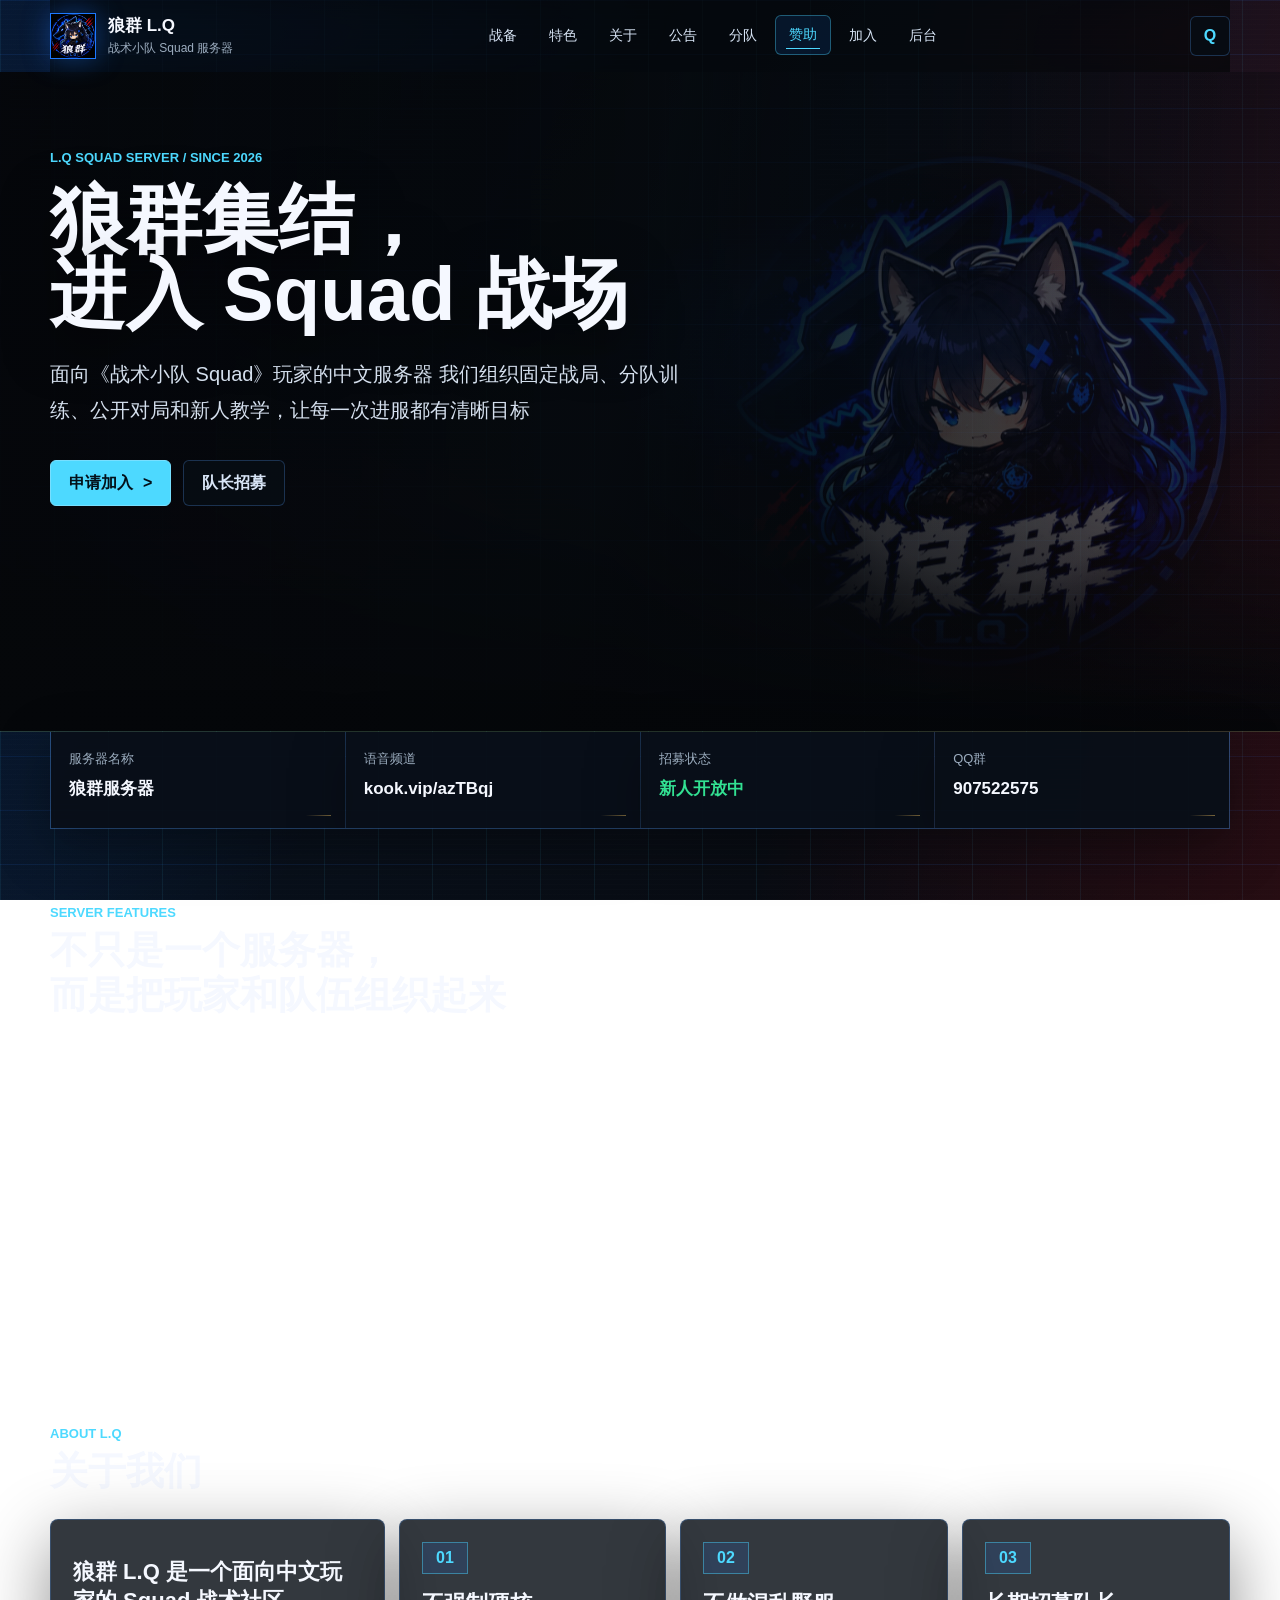
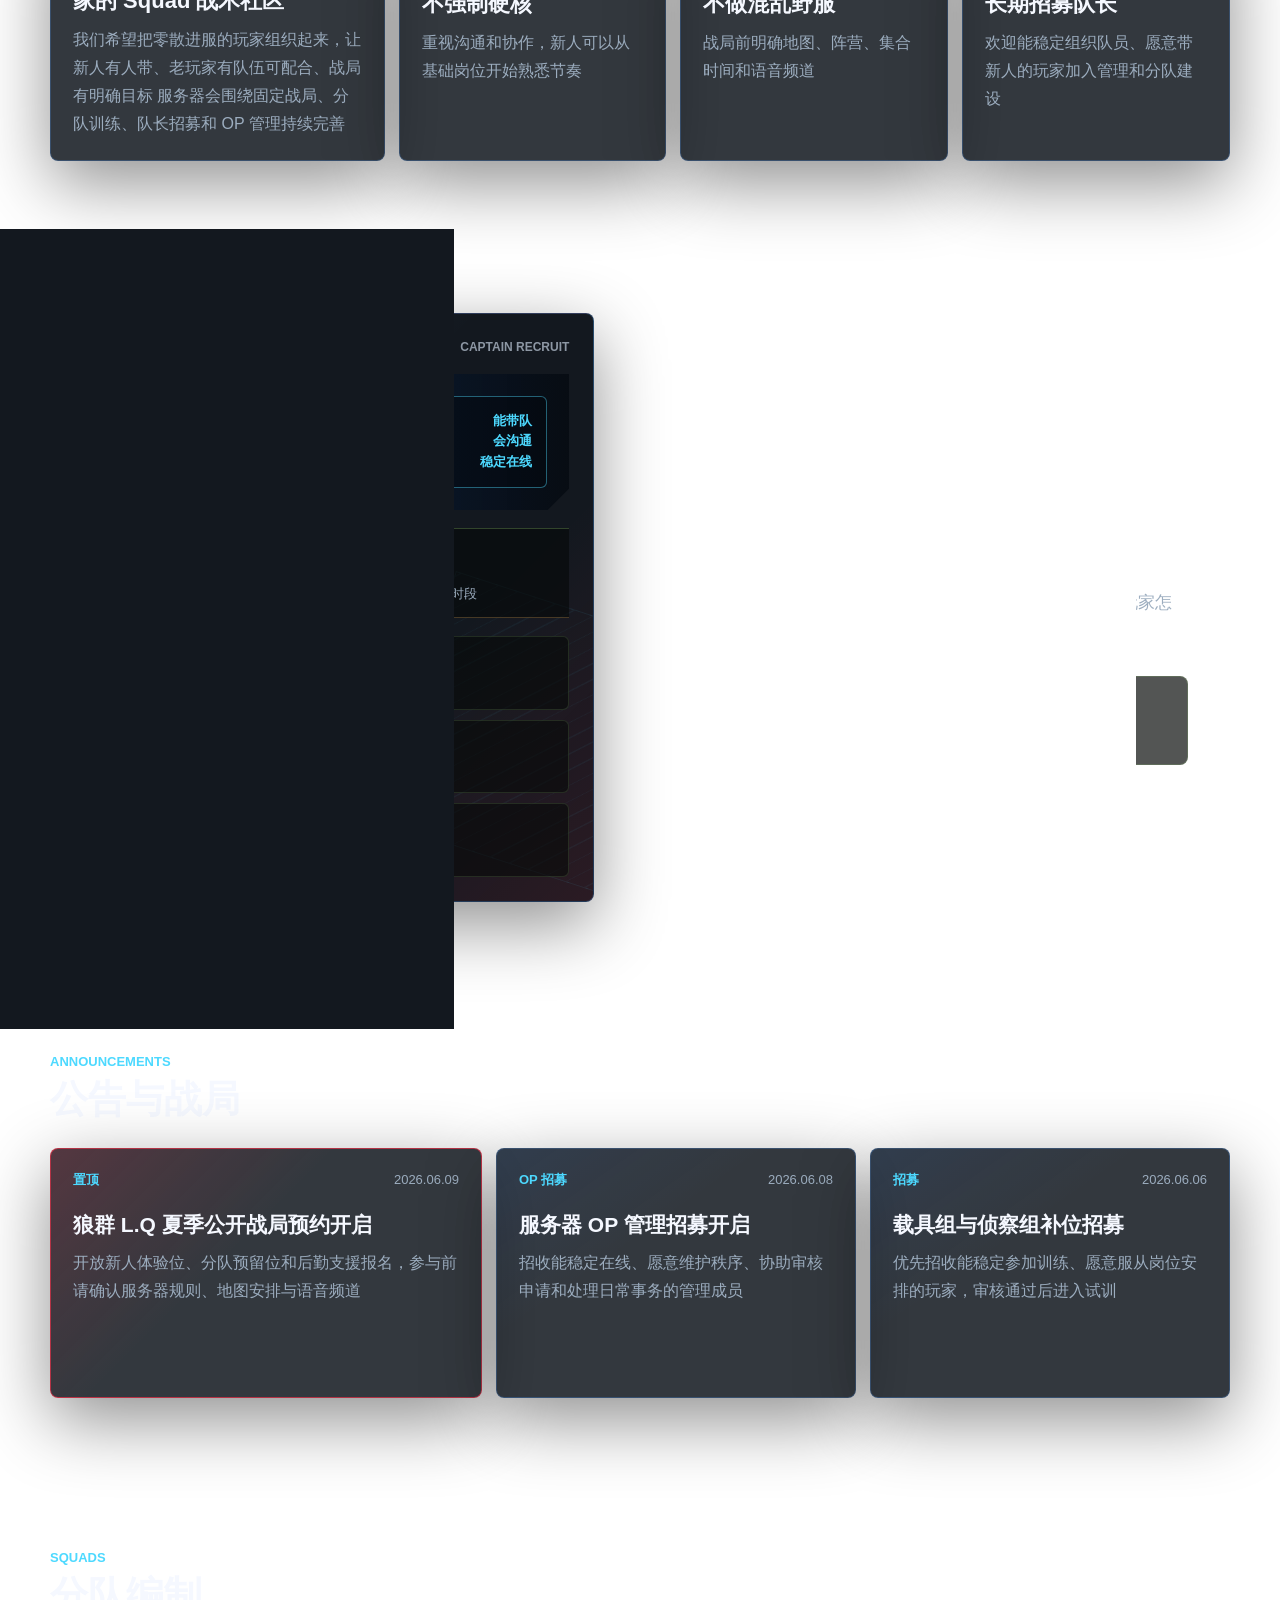
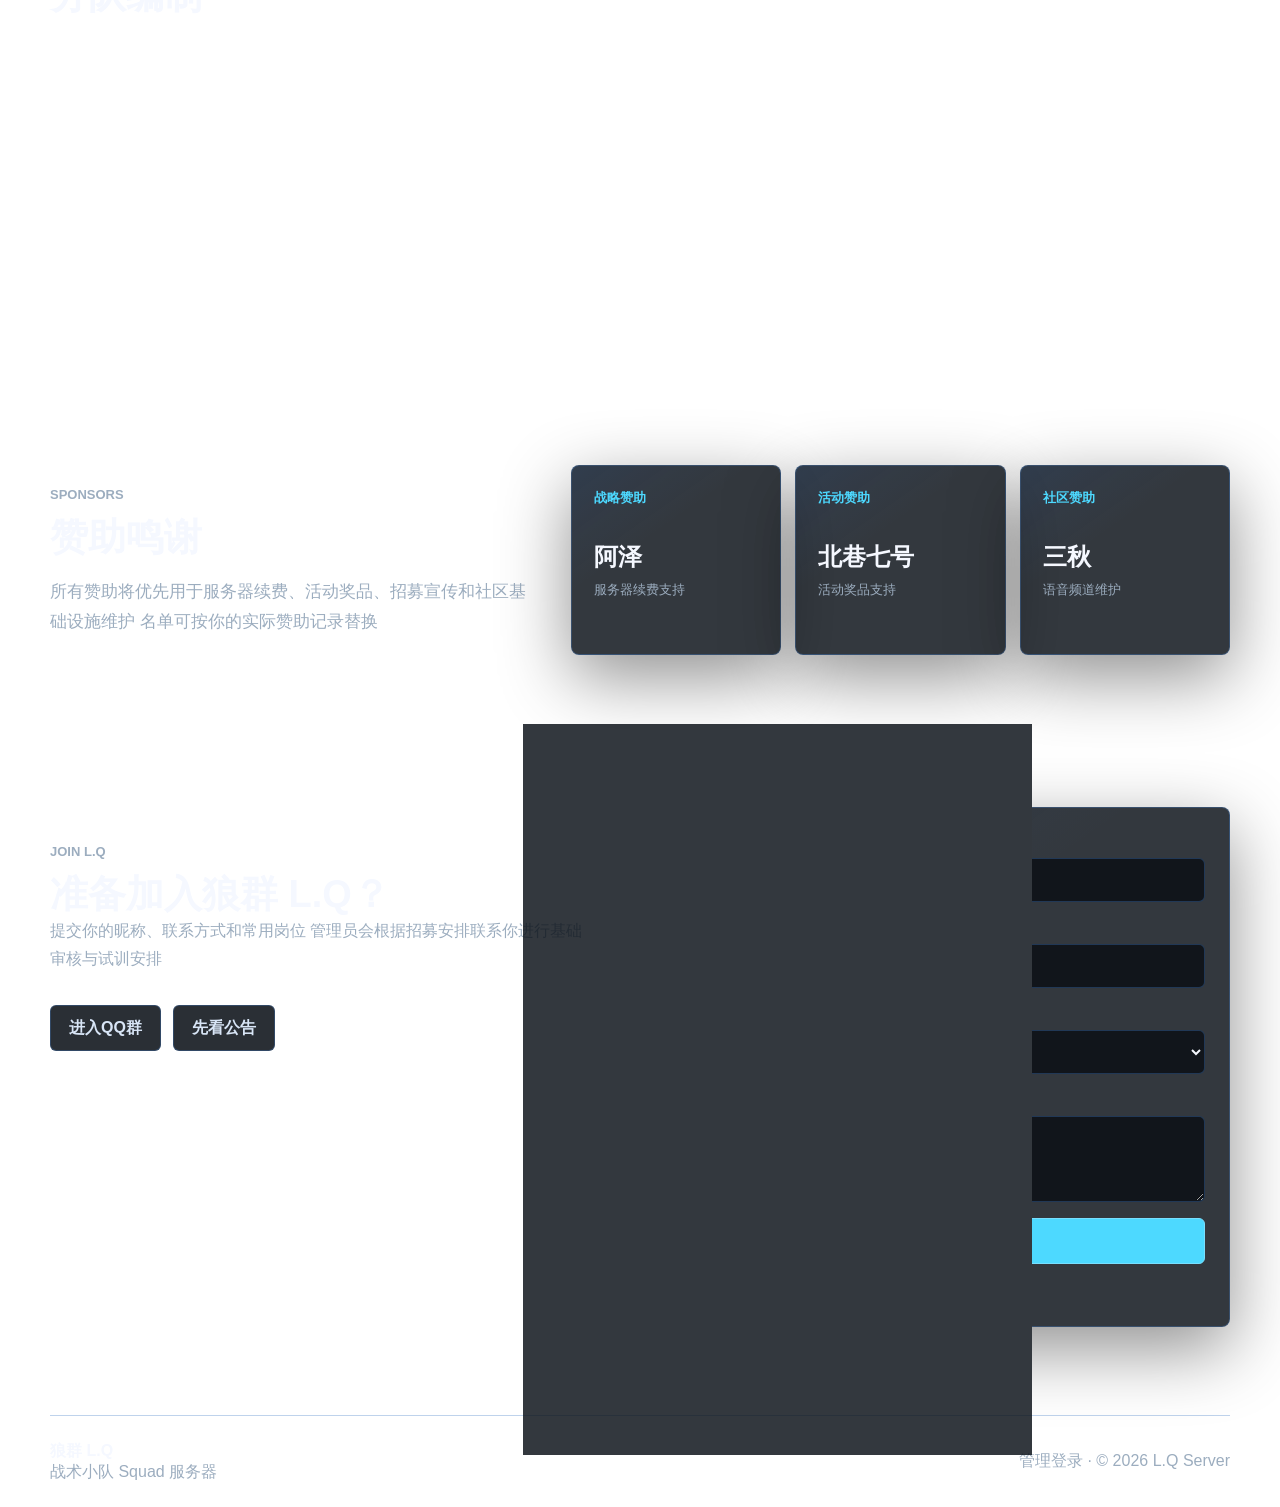
==== index.html @ 18a374e9 "Add files via upload" ====
﻿<!doctype html>
<html lang="zh-CN">
  <head>
    <meta charset="UTF-8" />
    <meta name="viewport" content="width=device-width, initial-scale=1.0" />
    <meta
      name="description"
      content="狼群 L.Q 战术小队 Squad 服务器官网，提供服务器介绍、战局公告、战队招募、赞助鸣谢与加入申请"
    />
    <link rel="icon" type="image/png" href="[data-uri]" />
    <link rel="stylesheet" href="./styles.css" />
    <title>狼群 L.Q 战术小队 Squad 服务器</title>
  </head>
  <body>
    <header class="site-header" data-elevated="false">
      <a class="brand" href="#home" aria-label="狼群 L.Q 首页">
        <img src="[data-uri]" alt="狼群 L.Q 服务器头像" />
        <span>
          <strong>狼群 L.Q</strong>
          <small>战术小队 Squad 服务器</small>
        </span>
      </a>

      <nav class="site-nav" aria-label="主导航">
        <a href="#status">战备</a>
        <a href="#features">特色</a>
        <a href="#about">关于</a>
        <a href="#events">公告</a>
        <a href="#squads">分队</a>
        <a href="#sponsors">赞助</a>
        <a href="#join">加入</a>
        <button class="nav-admin-button" type="button" data-admin-open>后台</button>
      </nav>

      <div class="header-actions">
        <a class="icon-button" data-qq-link href="https://qm.qq.com/q/JWGSe4YnGm" target="_blank" rel="noopener" title="进入QQ群" aria-label="进入QQ群">
          <span aria-hidden="true">Q</span>
        </a>
        <button class="menu-button" type="button" aria-expanded="false" aria-controls="mobileMenu">
          <span></span>
          <span></span>
          <span></span>
        </button>
      </div>
    </header>

    <nav class="mobile-menu" id="mobileMenu" aria-label="移动端导航">
      <a href="#status">战备</a>
      <a href="#features">特色</a>
      <a href="#about">关于</a>
      <a href="#events">公告</a>
      <a href="#squads">分队</a>
      <a href="#sponsors">赞助</a>
      <a href="#join">加入</a>
      <button class="mobile-admin-button" type="button" data-admin-open>后台</button>
    </nav>

    <main>
      <section class="hero" id="home">
        <img class="hero-art" src="[data-uri]" alt="" aria-hidden="true" />
        <div class="hero-overlay"></div>
        <div class="hero-inner">
          <p class="eyebrow">L.Q Squad Server / Since 2026</p>
          <h1>狼群集结，<br />进入 Squad 战场</h1>
          <p class="hero-copy">
            面向《战术小队 Squad》玩家的中文服务器 我们组织固定战局、分队训练、公开对局和新人教学，让每一次进服都有清晰目标
          </p>
          <div class="hero-actions">
            <a class="primary-button" href="#join">
              申请加入
              <span aria-hidden="true">&gt;</span>
            </a>
            <a class="secondary-button" href="#join">队长招募</a>
          </div>
        </div>
      </section>

      <section class="ops-strip" id="status" aria-label="服务器状态">
        <div>
          <span>服务器名称</span>
          <strong data-config="server-ip">狼群服务器</strong>
        </div>
        <div>
          <span>语音频道</span>
          <strong><a data-config="voice" data-voice-link href="https://kook.vip/azTBqj" target="_blank" rel="noopener">kook.vip/azTBqj</a></strong>
        </div>
        <div>
          <span>招募状态</span>
          <strong class="green">新人开放中</strong>
        </div>
        <div>
          <span>QQ群</span>
          <strong><a data-config="qq" data-qq-link href="https://qm.qq.com/q/JWGSe4YnGm" target="_blank" rel="noopener">907522575</a></strong>
        </div>
      </section>

      <section class="section" id="features">
        <div class="section-head">
          <p>Server Features</p>
          <h2>不只是一个服务器，<br />而是把玩家和队伍组织起来</h2>
        </div>
        <div class="feature-grid">
          <article>
            <span class="index">01</span>
            <h3>固定战局排期</h3>
            <p>周内训练、周末战局安排，提前发布地图、阵营和集合时间，减少临场混乱</p>
          </article>
          <article>
            <span class="index">02</span>
            <h3>新人训练通道</h3>
            <p>从语音纪律、基础队形到载具协同逐步进入，不要求新人一上来就承担高压岗位</p>
          </article>
          <article>
            <span class="index">03</span>
            <h3>分队岗位清晰</h3>
            <p>步兵、侦察、载具、后勤与指挥链分工明确，战局中按岗位执行</p>
          </article>
          <article>
            <span class="index">04</span>
            <h3>规则公开透明</h3>
            <p>预留位、OP 权限、服务器纪律、违规处理都有公开说明，管理不靠临时拍板</p>
          </article>
        </div>
      </section>

      <section class="section about-section" id="about">
        <div class="section-head">
          <p>About L.Q</p>
          <h2>关于我们</h2>
        </div>
        <div class="about-grid">
          <article class="about-lead">
            <h3>狼群 L.Q 是一个面向中文玩家的 Squad 战术社区</h3>
            <p>
              我们希望把零散进服的玩家组织起来，让新人有人带、老玩家有队伍可配合、战局有明确目标 服务器会围绕固定战局、分队训练、队长招募和 OP 管理持续完善
            </p>
          </article>
          <article>
            <span>01</span>
            <strong>不强制硬核</strong>
            <p>重视沟通和协作，新人可以从基础岗位开始熟悉节奏</p>
          </article>
          <article>
            <span>02</span>
            <strong>不做混乱野服</strong>
            <p>战局前明确地图、阵营、集合时间和语音频道</p>
          </article>
          <article>
            <span>03</span>
            <strong>长期招募队长</strong>
            <p>欢迎能稳定组织队员、愿意带新人的玩家加入管理和分队建设</p>
          </article>
        </div>
      </section>

      <section class="section split-section">
        <div class="server-console">
          <div class="console-top">
            <p class="panel-label">玩家扩编计划</p>
            <span>CAPTAIN RECRUIT</span>
          </div>
          <div class="rotation-card">
            <div>
              <span>当前招募重点</span>
              <strong>招募战队队长</strong>
            </div>
            <p>能带队<br />会沟通<br />稳定在线</p>
          </div>
          <div class="server-metrics" aria-label="招募指标">
            <div>
              <b>4</b>
              <span>队长席位</span>
            </div>
            <div>
              <b>30+</b>
              <span>玩家扩编</span>
            </div>
            <div>
              <b>2</b>
              <span>训练时段</span>
            </div>
          </div>
          <div class="rotation-list">
            <article>
              <span>队长要求</span>
              <strong>能组织队员</strong>
              <small>会拉人、排位置、带新人</small>
            </article>
            <article>
              <span>优先方向</span>
              <strong>步兵 / 载具 / 侦察</strong>
              <small>能稳定带一支小队优先</small>
            </article>
            <article>
              <span>加入方式</span>
              <strong>先联系管理</strong>
              <small>说明经验、在线时间和想带的方向</small>
            </article>
          </div>
        </div>
        <div class="section-copy">
          <p class="eyebrow">Recruit Flow</p>
          <h2>把玩家从“进服看看”<br />带到“有队伍可跟”</h2>
          <p>
            官网不只做展示，也把招募重点摆在前面：现在缺哪些队长、普通玩家怎么加入、谁负责审核、后续怎么安排训练和战局
          </p>
          <div class="copy-stats">
            <span><strong>3</strong> 类申请入口</span>
            <span><strong>4</strong> 个核心分队</span>
            <span><strong>7</strong> 天招募跟进</span>
          </div>
        </div>
      </section>

      <section class="section" id="events">
        <div class="section-head">
          <p>Announcements</p>
          <h2>公告与战局</h2>
        </div>
        <div class="event-list">
          <article class="event-card pinned">
            <div>
              <span>置顶</span>
              <time datetime="2026-06-09">2026.06.09</time>
            </div>
            <h3>狼群 L.Q 夏季公开战局预约开启</h3>
            <p>开放新人体验位、分队预留位和后勤支援报名，参与前请确认服务器规则、地图安排与语音频道</p>
          </article>
          <article class="event-card">
            <div>
              <span>OP 招募</span>
              <time datetime="2026-06-08">2026.06.08</time>
            </div>
            <h3>服务器 OP 管理招募开启</h3>
            <p>招收能稳定在线、愿意维护秩序、协助审核申请和处理日常事务的管理成员</p>
          </article>
          <article class="event-card">
            <div>
              <span>招募</span>
              <time datetime="2026-06-06">2026.06.06</time>
            </div>
            <h3>载具组与侦察组补位招募</h3>
            <p>优先招收能稳定参加训练、愿意服从岗位安排的玩家，审核通过后进入试训</p>
          </article>
        </div>
      </section>

      <section class="section" id="squads">
        <div class="section-head">
          <p>Squads</p>
          <h2>分队编制</h2>
        </div>
        <div class="squad-grid">
          <article>
            <strong>Alpha</strong>
            <h3>步兵突击组</h3>
            <p>主攻推进、建筑清剿、据点控制和新人基础战术训练</p>
            <span>招募中</span>
          </article>
          <article>
            <strong>Recon</strong>
            <h3>侦察观察组</h3>
            <p>负责前出观察、目标标定、路线侦察和战局前情报整理</p>
            <span>限额</span>
          </article>
          <article>
            <strong>Armor</strong>
            <h3>载具支援组</h3>
            <p>执行运输、装甲协同、火力支援与驾驶训练</p>
            <span>试训</span>
          </article>
          <article>
            <strong>Ops</strong>
            <h3>OP 管理组</h3>
            <p>维护秩序、审核申请、组织战局并处理服务器日常事务</p>
            <span>审核制</span>
          </article>
        </div>
      </section>

      <section class="section sponsor-section" id="sponsors">
        <div class="section-copy">
          <p class="eyebrow">Sponsors</p>
          <h2>赞助鸣谢</h2>
          <p>
            所有赞助将优先用于服务器续费、活动奖品、招募宣传和社区基础设施维护 名单可按你的实际赞助记录替换
          </p>
        </div>
        <div class="sponsor-wall">
          <article>
            <span>战略赞助</span>
            <strong>阿泽</strong>
            <small>服务器续费支持</small>
          </article>
          <article>
            <span>活动赞助</span>
            <strong>北巷七号</strong>
            <small>活动奖品支持</small>
          </article>
          <article>
            <span>社区赞助</span>
            <strong>三秋</strong>
            <small>语音频道维护</small>
          </article>
        </div>
      </section>

      <section class="section join-section" id="join">
        <div class="join-copy">
          <p class="eyebrow">Join L.Q</p>
          <h2>准备加入狼群 L.Q？</h2>
          <p>
            提交你的昵称、联系方式和常用岗位 管理员会根据招募安排联系你进行基础审核与试训安排
          </p>
          <div class="join-links">
            <a data-qq-link href="https://qm.qq.com/q/JWGSe4YnGm" target="_blank" rel="noopener">进入QQ群</a>
            <a href="#events">先看公告</a>
          </div>
        </div>
        <form class="join-form" aria-label="加入申请表">
          <label>
            游戏昵称
            <input name="nickname" type="text" placeholder="例如 LQ-Operator" autocomplete="nickname" />
          </label>
          <label>
            联系方式
            <input name="contact" type="text" placeholder="QQ / KOOK / Discord" />
          </label>
          <label>
            申请方向
            <select name="role">
              <option>新人体验</option>
              <option>步兵分队</option>
              <option>侦察分队</option>
              <option>载具分队</option>
              <option>OP 管理</option>
            </select>
          </label>
          <label>
            简单说明
            <textarea name="message" rows="4" placeholder="在线时间、常用兵种、是否有 Squad 经验"></textarea>
          </label>
          <button class="primary-button" type="submit">
            提交申请信息
            <span aria-hidden="true">&gt;</span>
          </button>
          <p class="form-status" role="status" aria-live="polite"></p>
        </form>
      </section>
    </main>

    <footer class="site-footer">
      <div>
        <strong>狼群 L.Q</strong>
        <span>战术小队 Squad 服务器</span>
      </div>
      <p><button type="button" data-admin-open>管理登录</button> · © 2026 L.Q Server </p>
    </footer>

    <section class="admin-overlay hidden" id="adminOverlay" aria-label="官网后台" aria-hidden="true">
      <div class="admin-dock">
        <button class="admin-close" type="button" data-admin-close aria-label="关闭后台">×</button>

        <section class="admin-login" id="adminLogin">
          <div class="admin-login-card">
            <p class="eyebrow">L.Q Admin</p>
            <h1>管理员登录</h1>
            <p>后台使用 GitHub Token 登录 登录后可以修改官网内容、发布配置，并查看当前浏览器收到的玩家申请记录</p>
            <div class="admin-grid">
              <label>
                GitHub Token
                <input id="githubToken" type="password" autocomplete="off" placeholder="粘贴你的 GitHub Token" />
              </label>
            </div>
            <div class="admin-actions">
              <button class="primary-button" type="button" id="loginAdmin">
                登录后台
                <span aria-hidden="true">&gt;</span>
              </button>
              <button class="secondary-button" type="button" data-admin-close>返回官网</button>
            </div>
            <p class="admin-status" id="loginStatus" role="status" aria-live="polite">未登录</p>
          </div>
        </section>

        <div class="hidden" id="adminApp">
          <header class="admin-header">
            <div>
              <p class="eyebrow">L.Q Admin</p>
              <h1>官网后台</h1>
            </div>
            <div class="admin-actions">
              <p class="admin-status" id="adminStatus" role="status" aria-live="polite">已登录</p>
              <button class="secondary-button" type="button" id="logoutAdmin">退出登录</button>
              <button class="secondary-button" type="button" data-admin-close>返回官网</button>
            </div>
          </header>

          <main class="admin-shell">
            <nav class="admin-tabs" aria-label="后台导航">
              <button class="admin-tab active" type="button" data-admin-tab="content">内容设置</button>
              <button class="admin-tab" type="button" data-admin-tab="applications">申请记录</button>
              <button class="admin-tab" type="button" data-admin-tab="publish">发布设置</button>
            </nav>

            <div data-admin-panel="content">
              <section class="admin-panel">
                <div class="admin-panel-title">
                  <div>
                    <p class="eyebrow">Site</p>
                    <h2>基础信息</h2>
                  </div>
                </div>

                <div class="admin-grid">
                  <label>
                    服务器名称
                    <input data-site-field="serverName" type="text" />
                  </label>
                  <label>
                    招募状态
                    <input data-site-field="recruitStatus" type="text" />
                  </label>
                  <label>
                    QQ 群号
                    <input data-site-field="qq" type="text" />
                  </label>
                  <label>
                    QQ 入群链接
                    <input data-site-field="qqLink" type="url" />
                  </label>
                  <label>
                    语音频道文字
                    <input data-site-field="voiceText" type="text" />
                  </label>
                  <label>
                    语音频道链接
                    <input data-site-field="voiceLink" type="url" />
                  </label>
                </div>
              </section>

              <section class="admin-panel">
                <div class="admin-panel-title">
                  <div>
                    <p class="eyebrow">Announcements</p>
                    <h2>公告内容</h2>
                  </div>
                  <button class="secondary-button compact-button" type="button" id="addAnnouncement">新增公告</button>
                </div>
                <div class="admin-list" id="announcementList"></div>
              </section>

              <section class="admin-panel">
                <div class="admin-panel-title">
                  <div>
                    <p class="eyebrow">Sponsors</p>
                    <h2>赞助名单</h2>
                  </div>
                  <button class="secondary-button compact-button" type="button" id="addSponsor">新增赞助</button>
                </div>
                <div class="admin-list" id="sponsorList"></div>
              </section>
            </div>

            <div class="hidden" data-admin-panel="applications">
              <section class="admin-panel">
                <div class="admin-panel-title">
                  <div>
                    <p class="eyebrow">Applications</p>
                    <h2>玩家申请信息</h2>
                  </div>
                  <div class="admin-actions">
                    <button class="secondary-button compact-button" type="button" id="exportApplications">导出申请</button>
                    <button class="secondary-button compact-button" type="button" id="clearApplications">清空本机记录</button>
                  </div>
                </div>
                <div class="application-list" id="applicationList"></div>
              </section>
            </div>

            <div class="hidden" data-admin-panel="publish">
              <section class="admin-panel">
                <div class="admin-panel-title">
                  <div>
                    <p class="eyebrow">GitHub</p>
                    <h2>发布设置</h2>
                  </div>
                </div>

                <div class="admin-grid">
                  <label>
                    仓库所有者
                    <input id="repoOwner" type="text" value="mcbrienanuel193-svg" />
                  </label>
                  <label>
                    仓库名称
                    <input id="repoName" type="text" value="lq-squad-server" />
                  </label>
                  <label>
                    分支
                    <input id="repoBranch" type="text" value="main" />
                  </label>
                </div>

                <div class="admin-actions">
                  <button class="secondary-button" type="button" id="loadRemote">读取线上内容</button>
                  <button class="primary-button" type="button" id="publishRemote">
                    发布更新
                    <span aria-hidden="true">&gt;</span>
                  </button>
                  <button class="secondary-button" type="button" id="downloadJson">导出配置</button>
                </div>
              </section>
            </div>
          </main>
        </div>
      </div>
    </section>

    <script src="./script.js"></script>
    <script src="./admin.js"></script>
  </body>
</html>
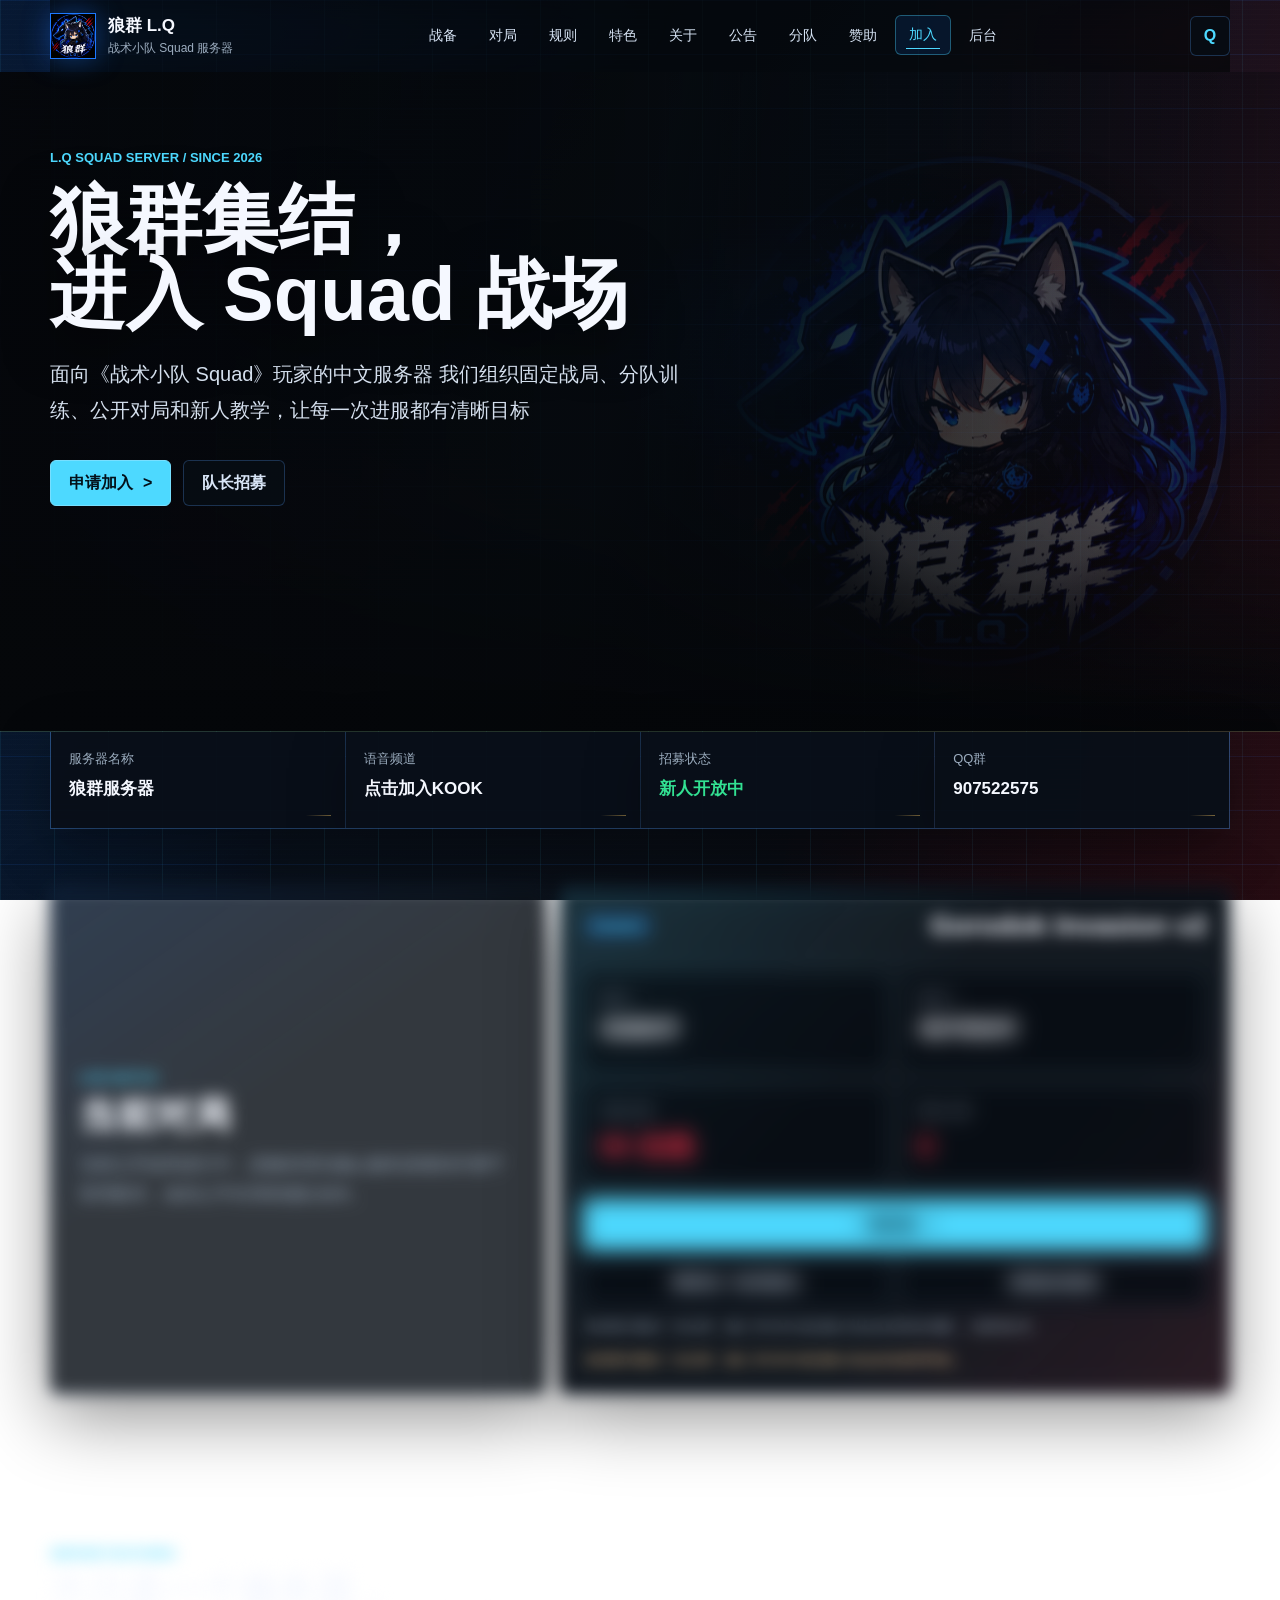
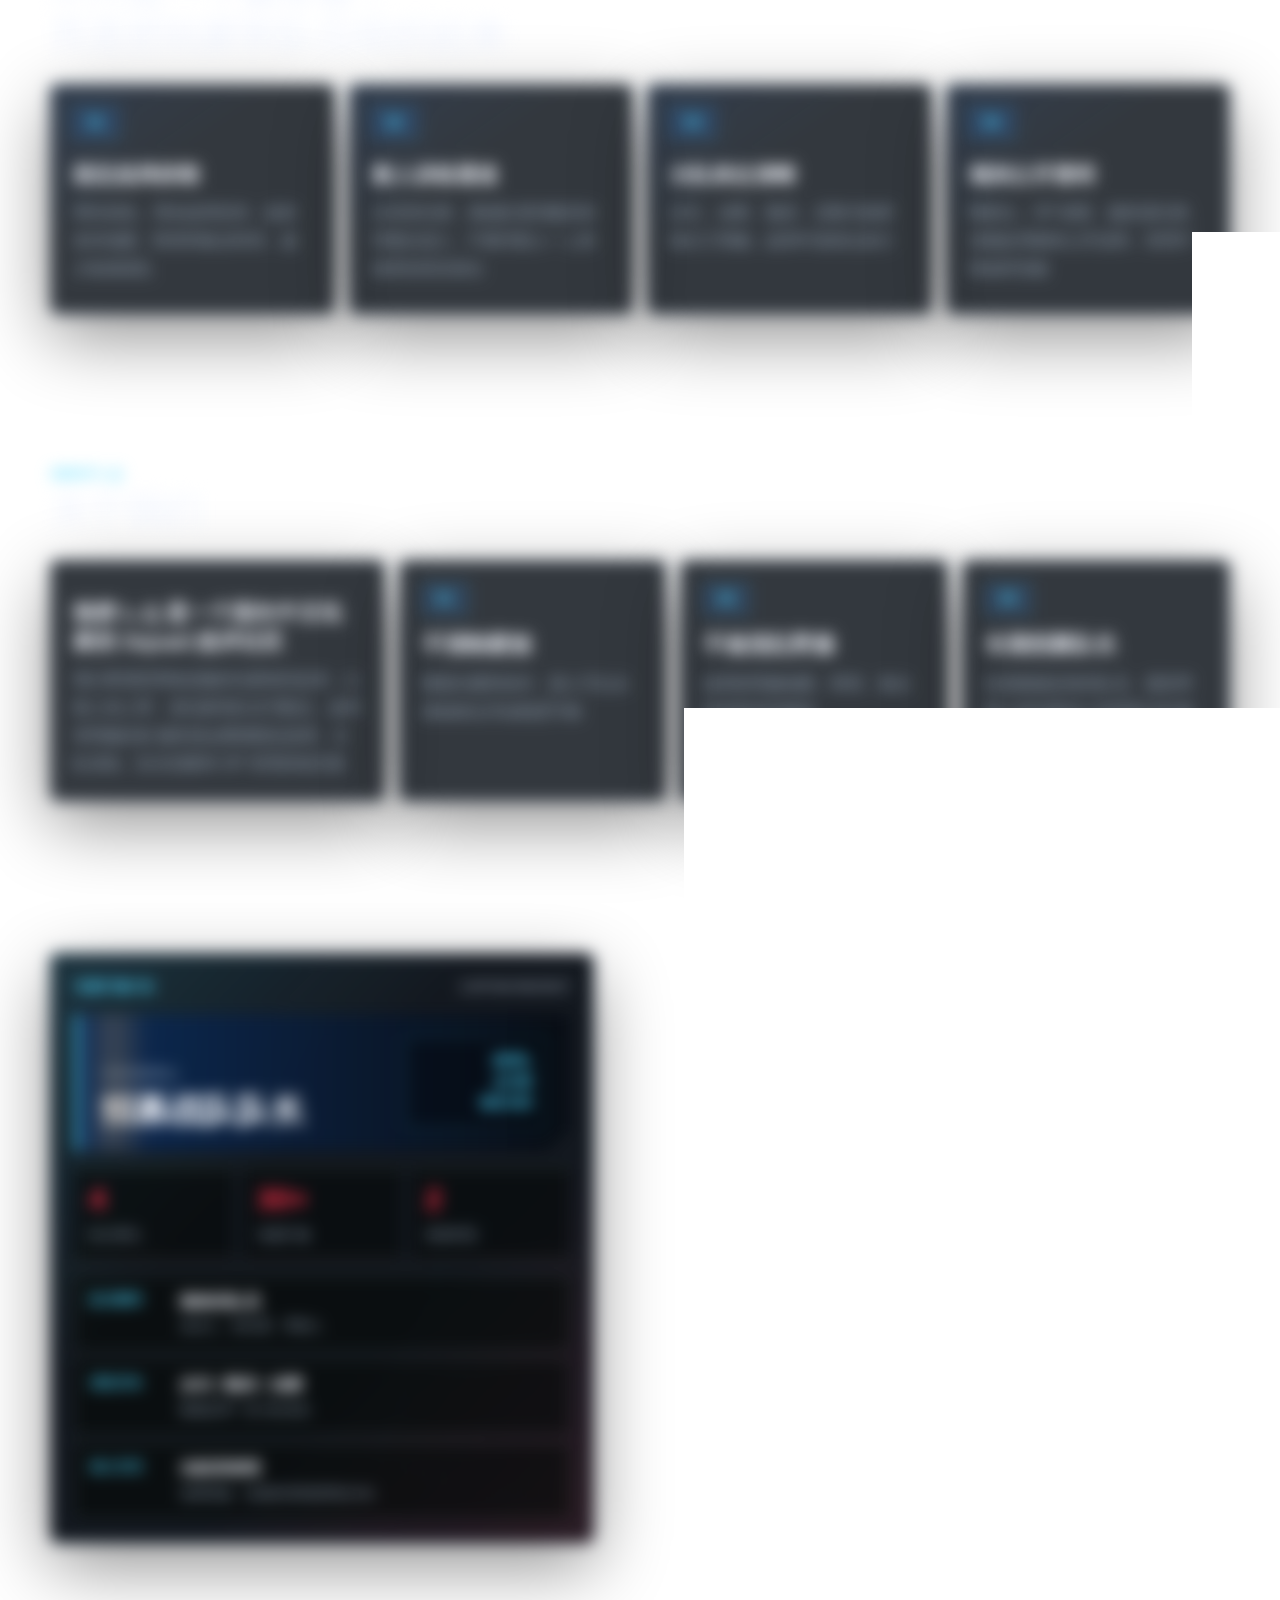
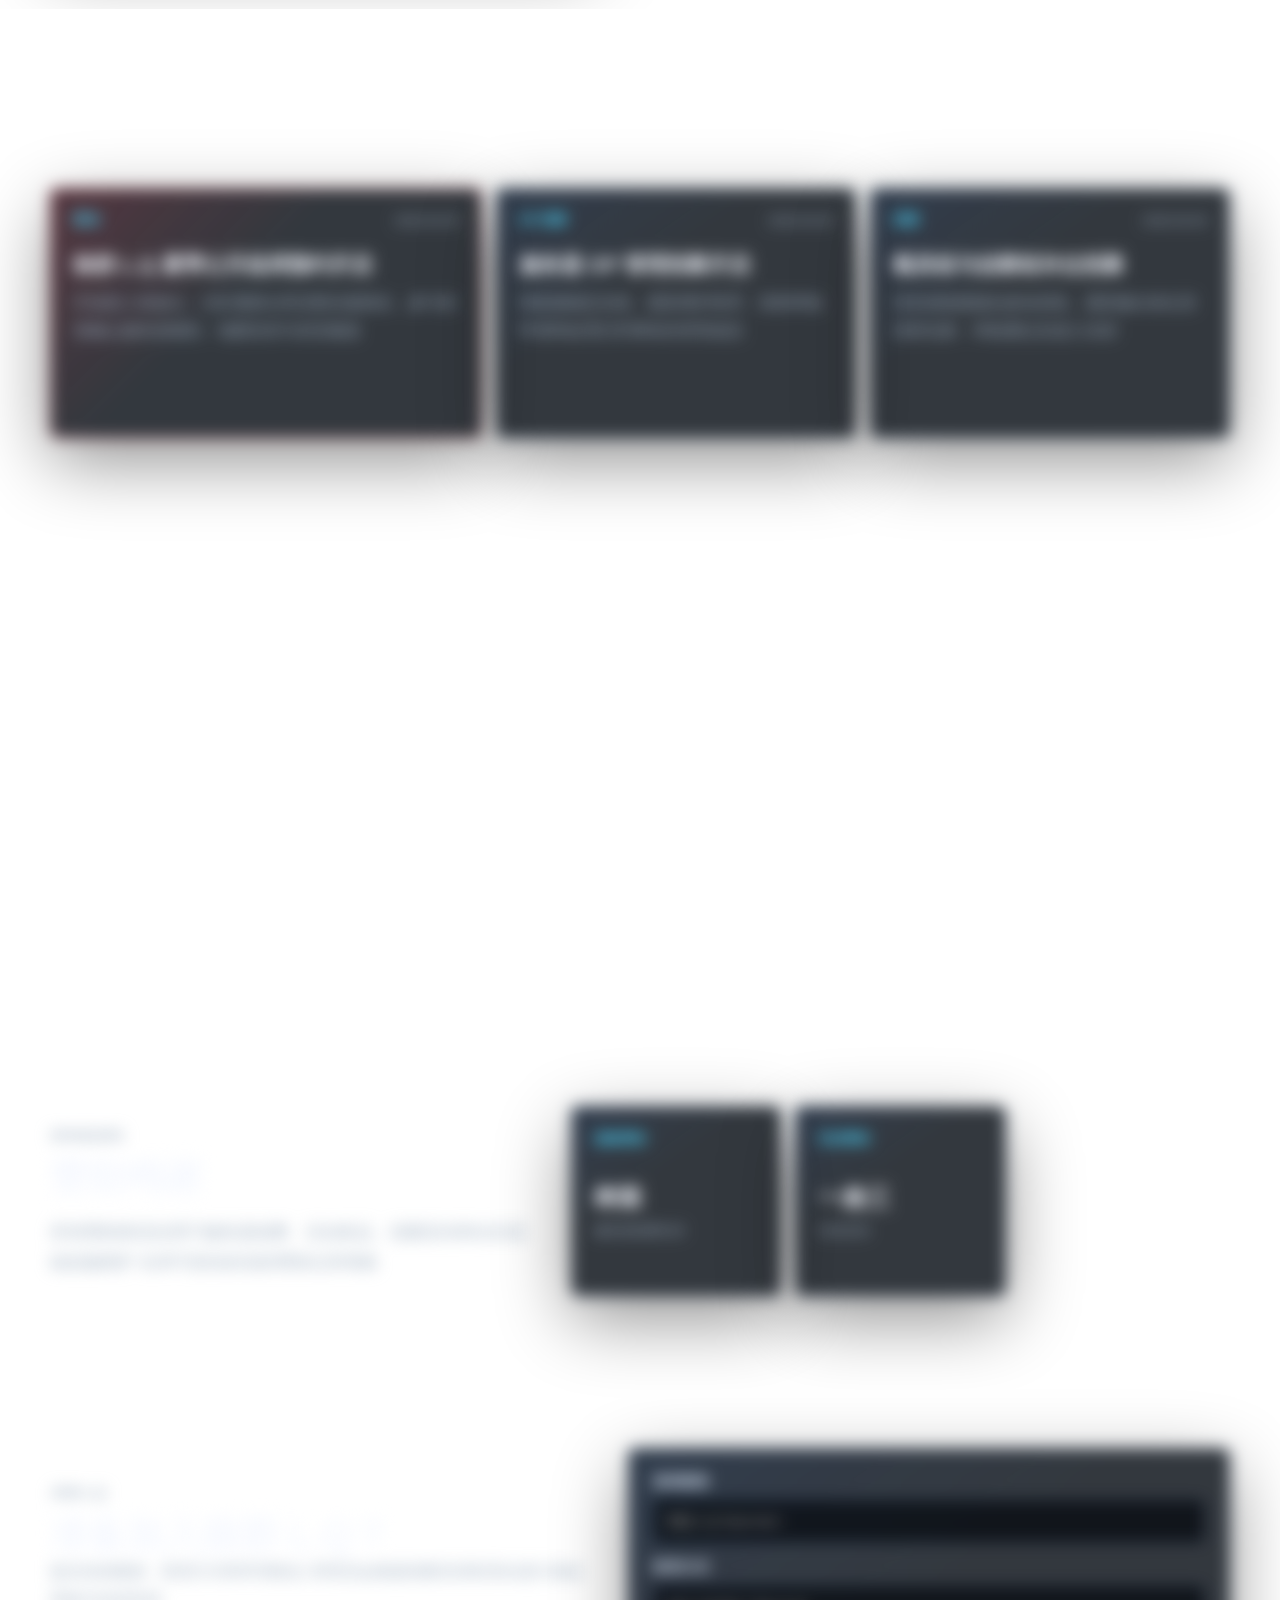
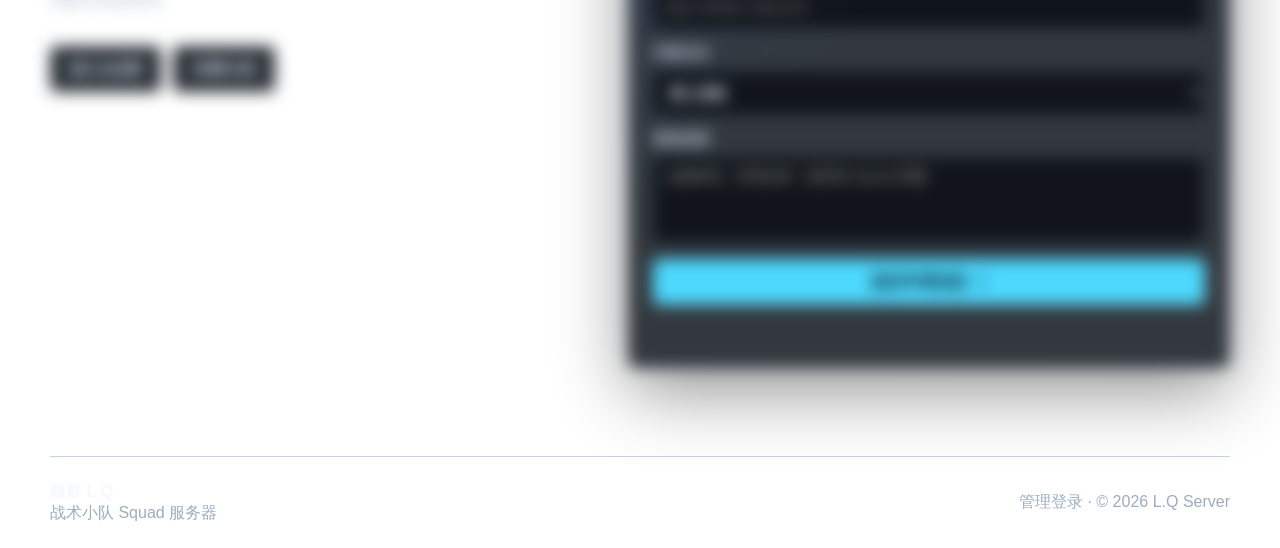
==== commit 1421bf90: "Add files via upload" ====
--- a/index.html
+++ b/index.html
@@ -8,7 +8,7 @@
       content="狼群 L.Q 战术小队 Squad 服务器官网，提供服务器介绍、战局公告、战队招募、赞助鸣谢与加入申请"
     />
     <link rel="icon" type="image/png" href="[data-uri]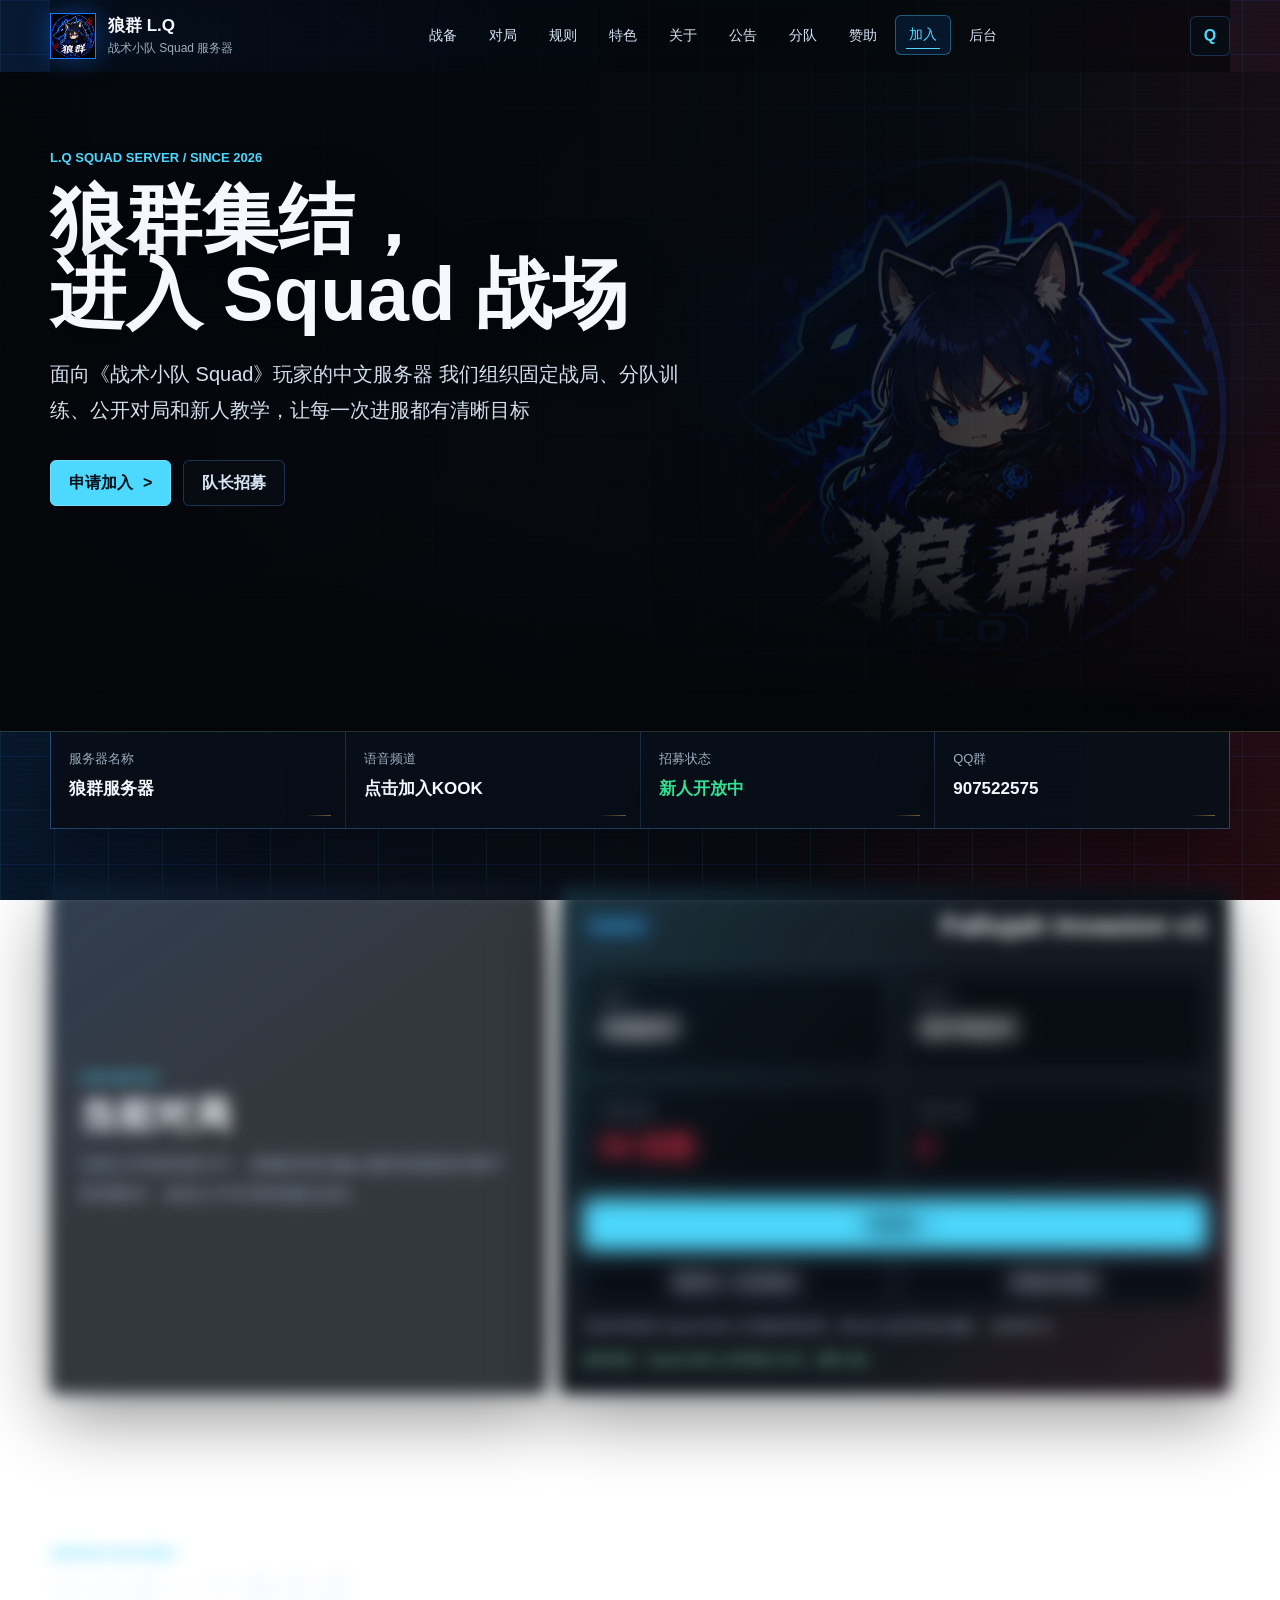
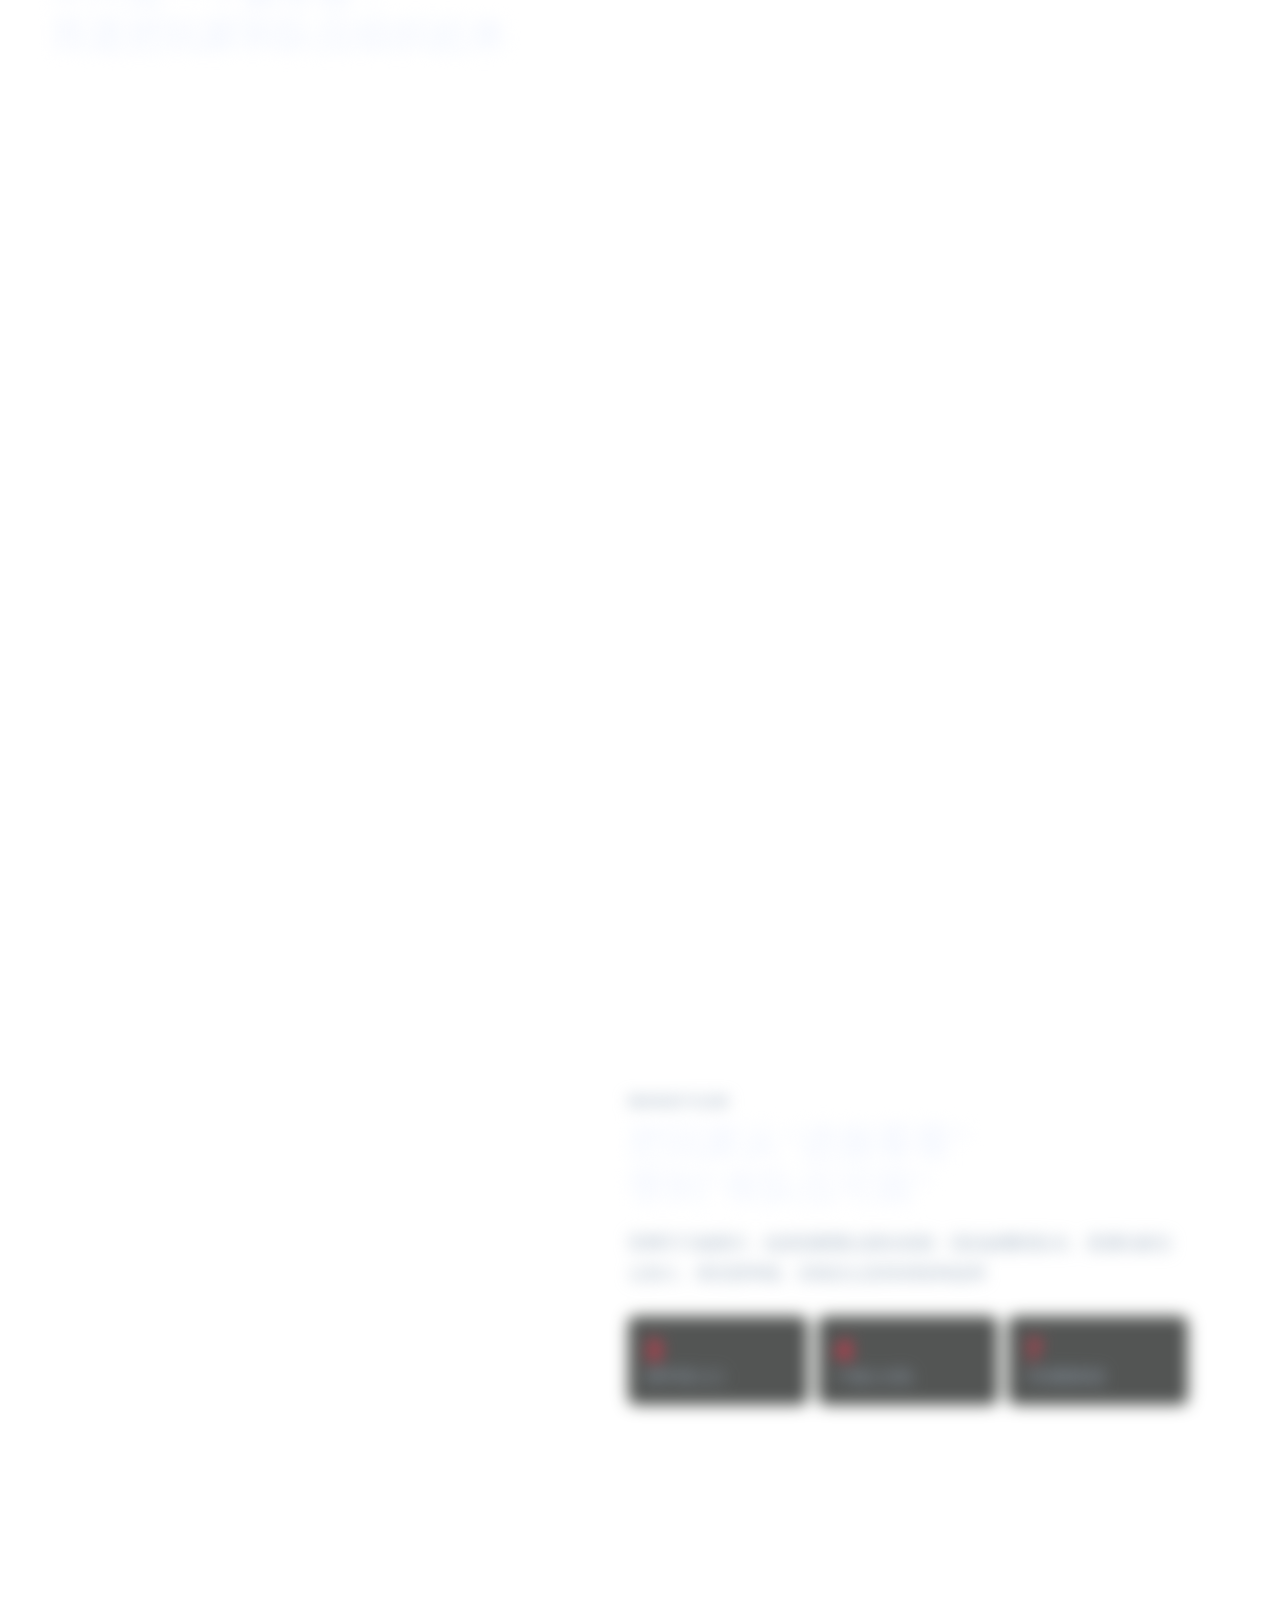
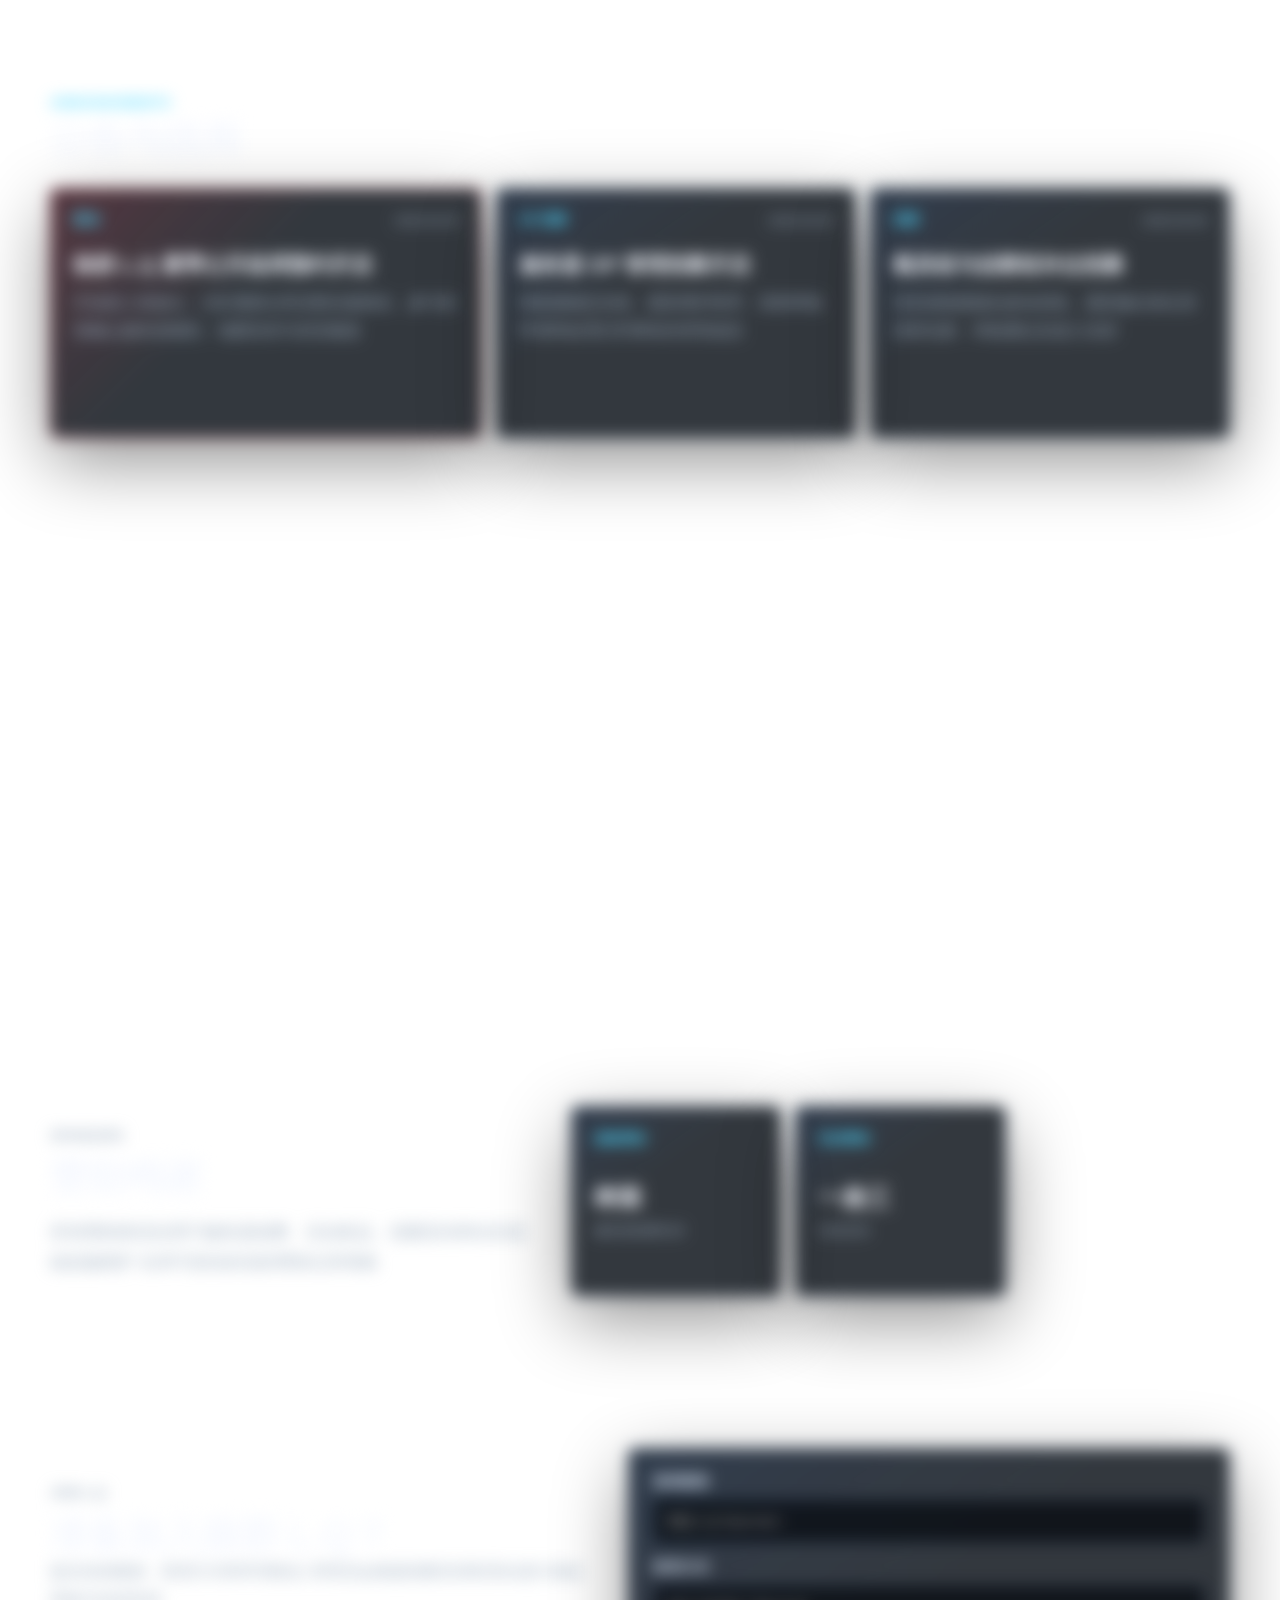
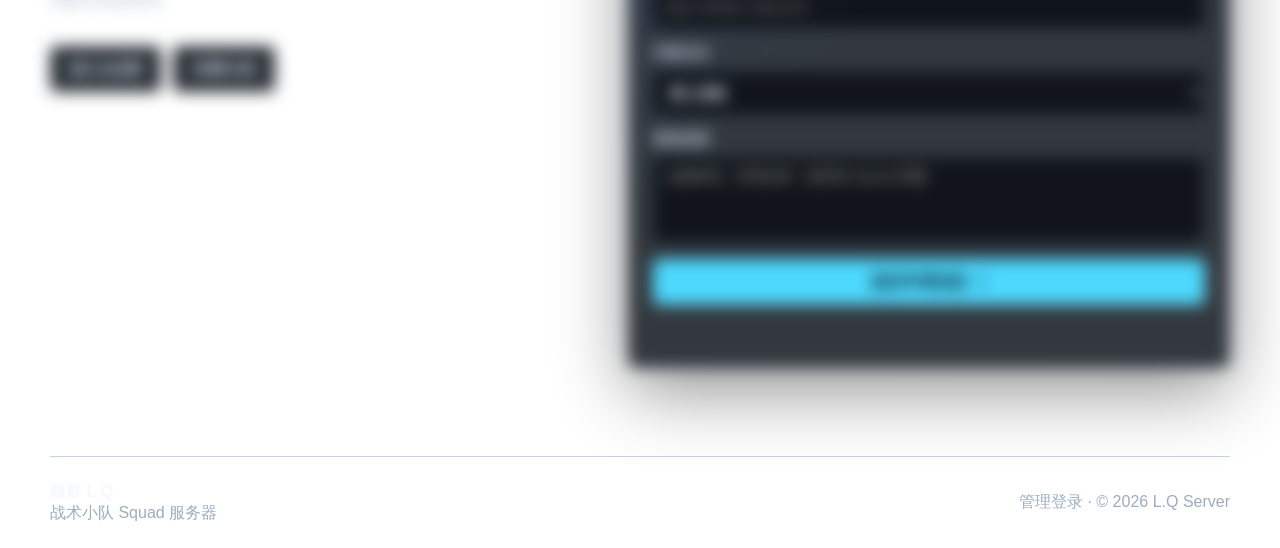
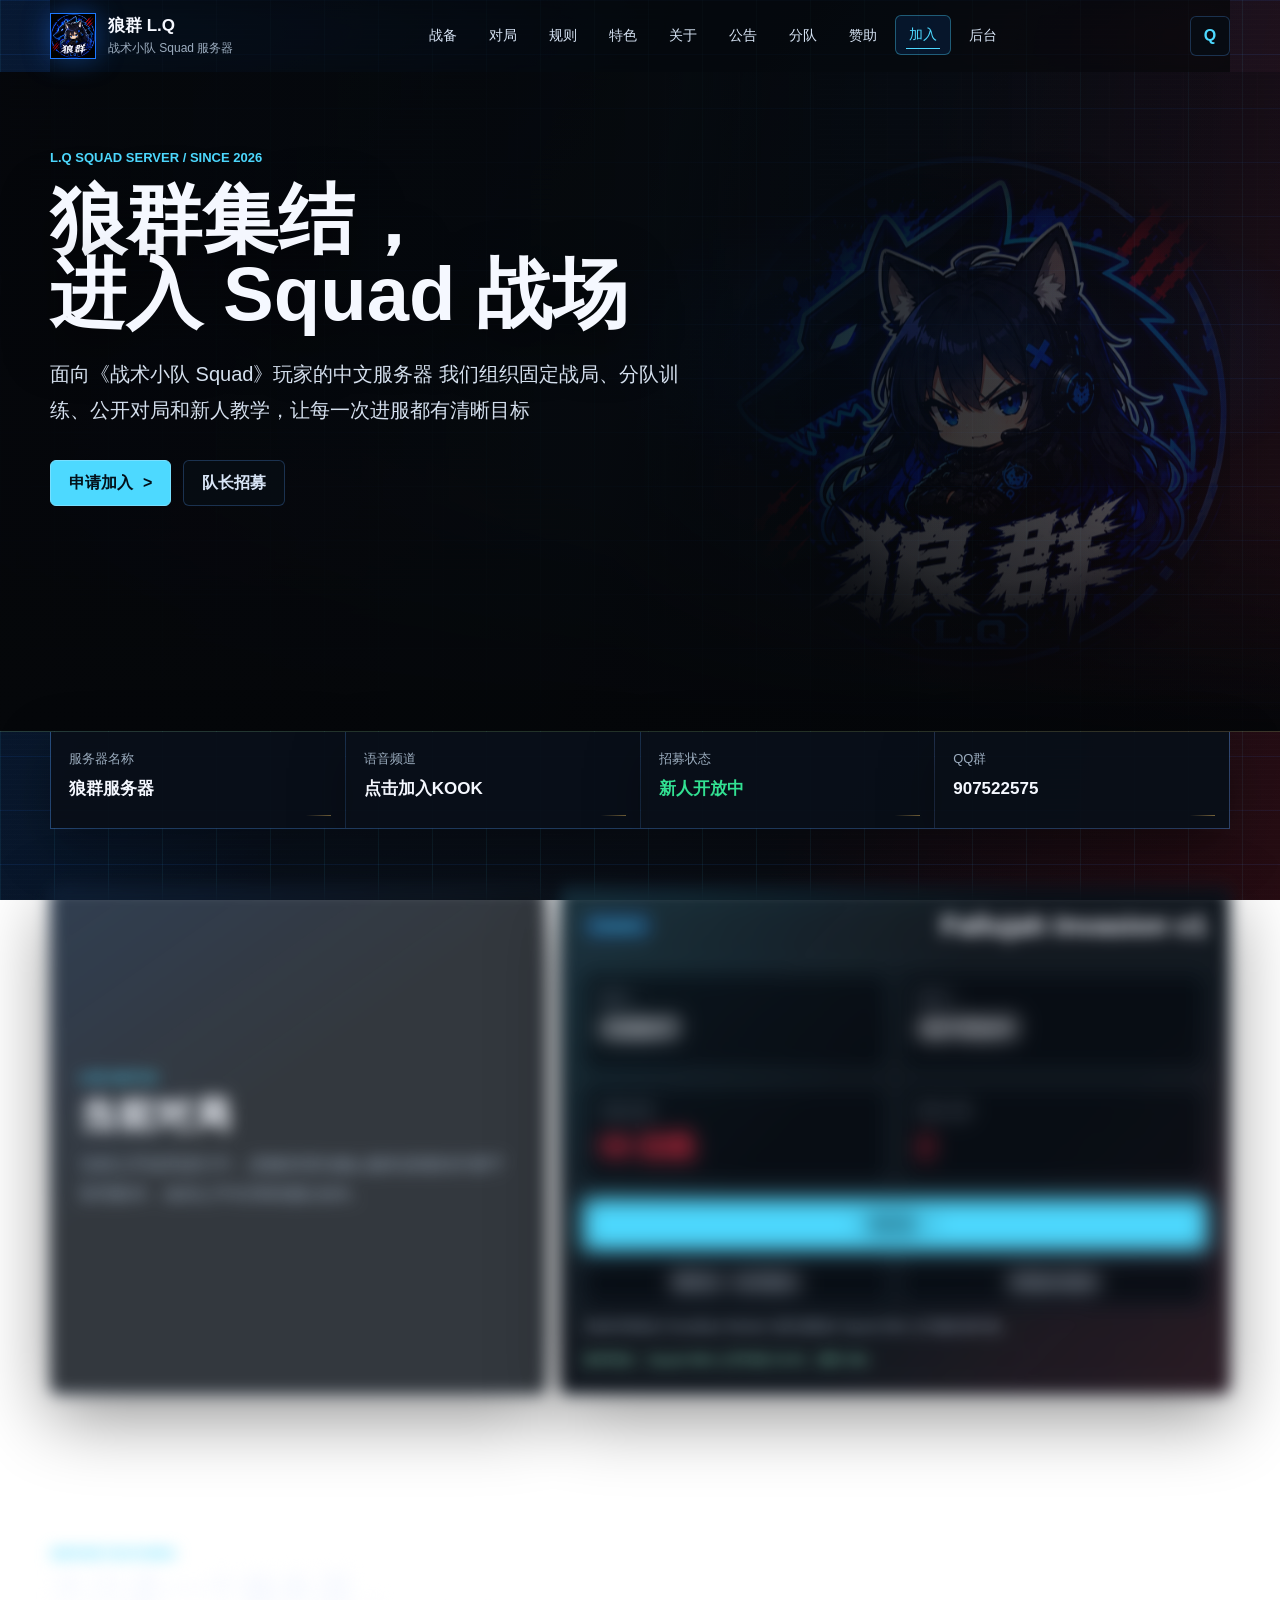
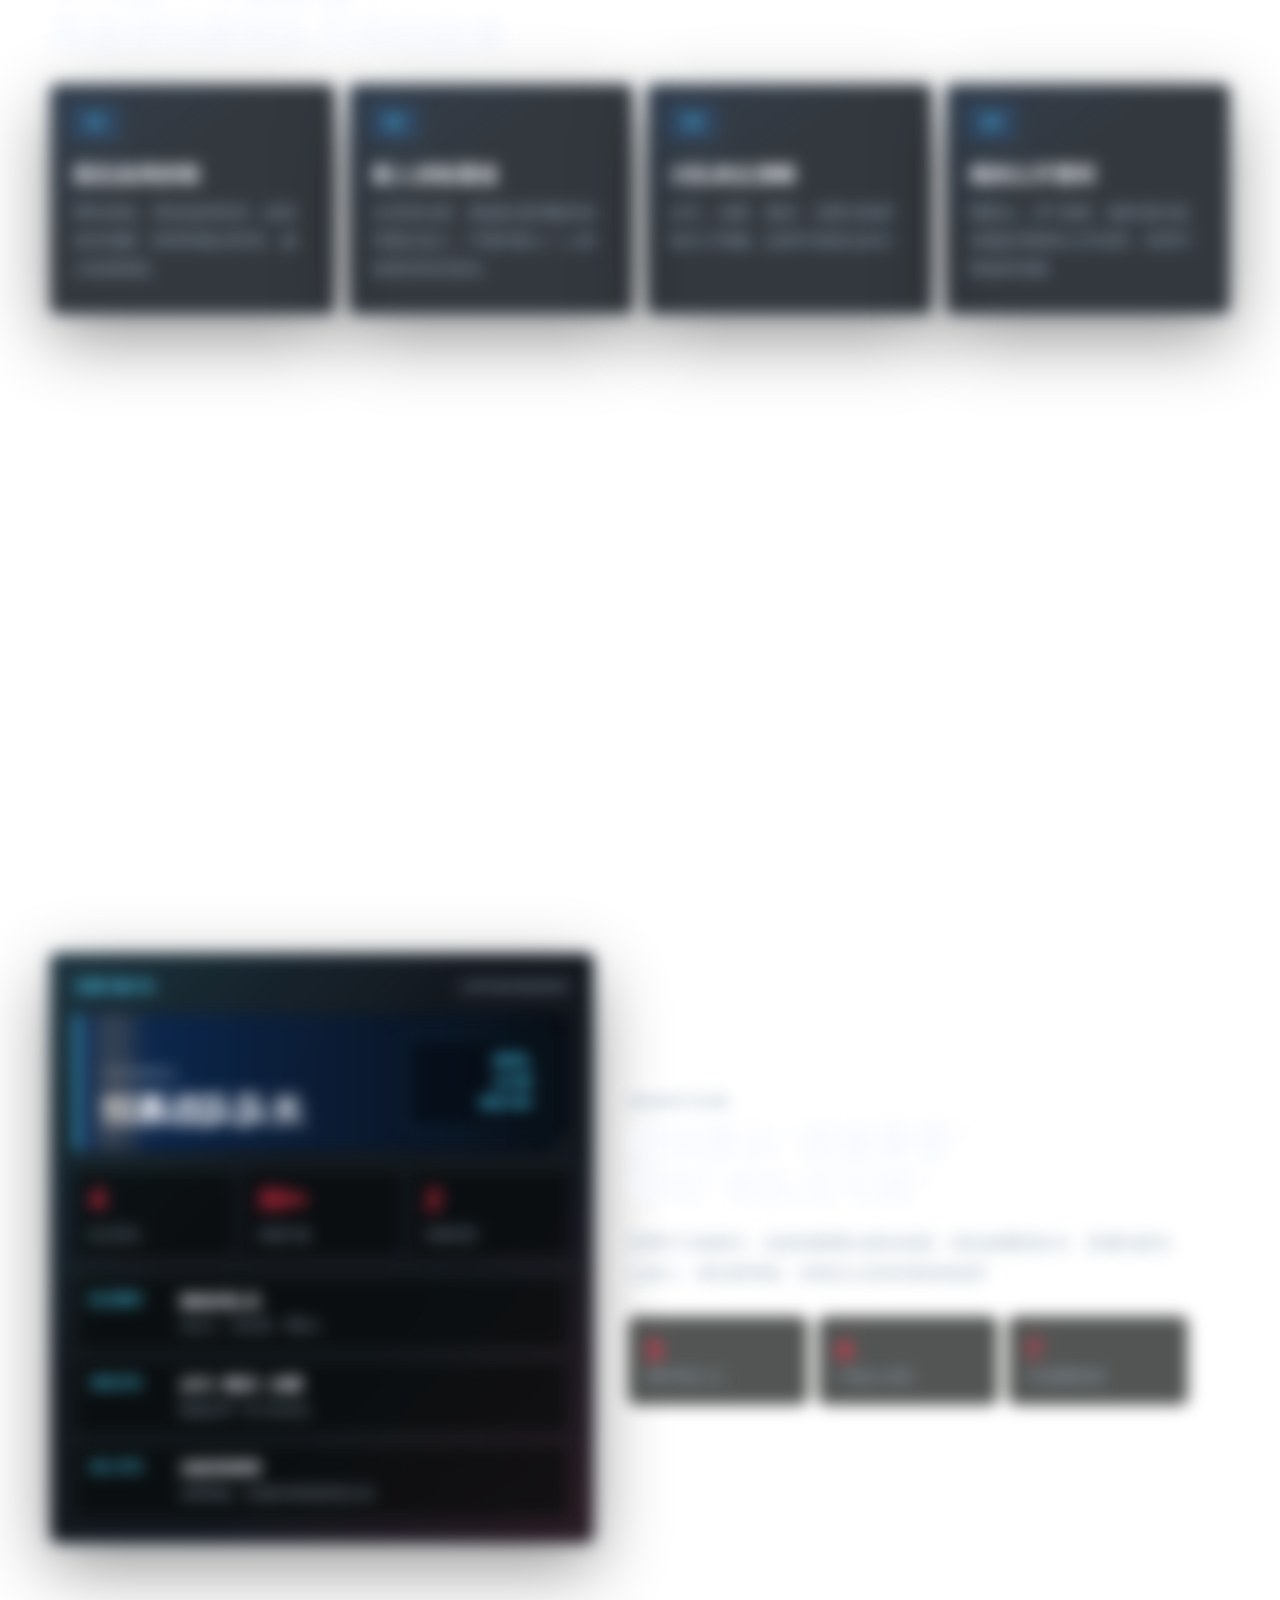
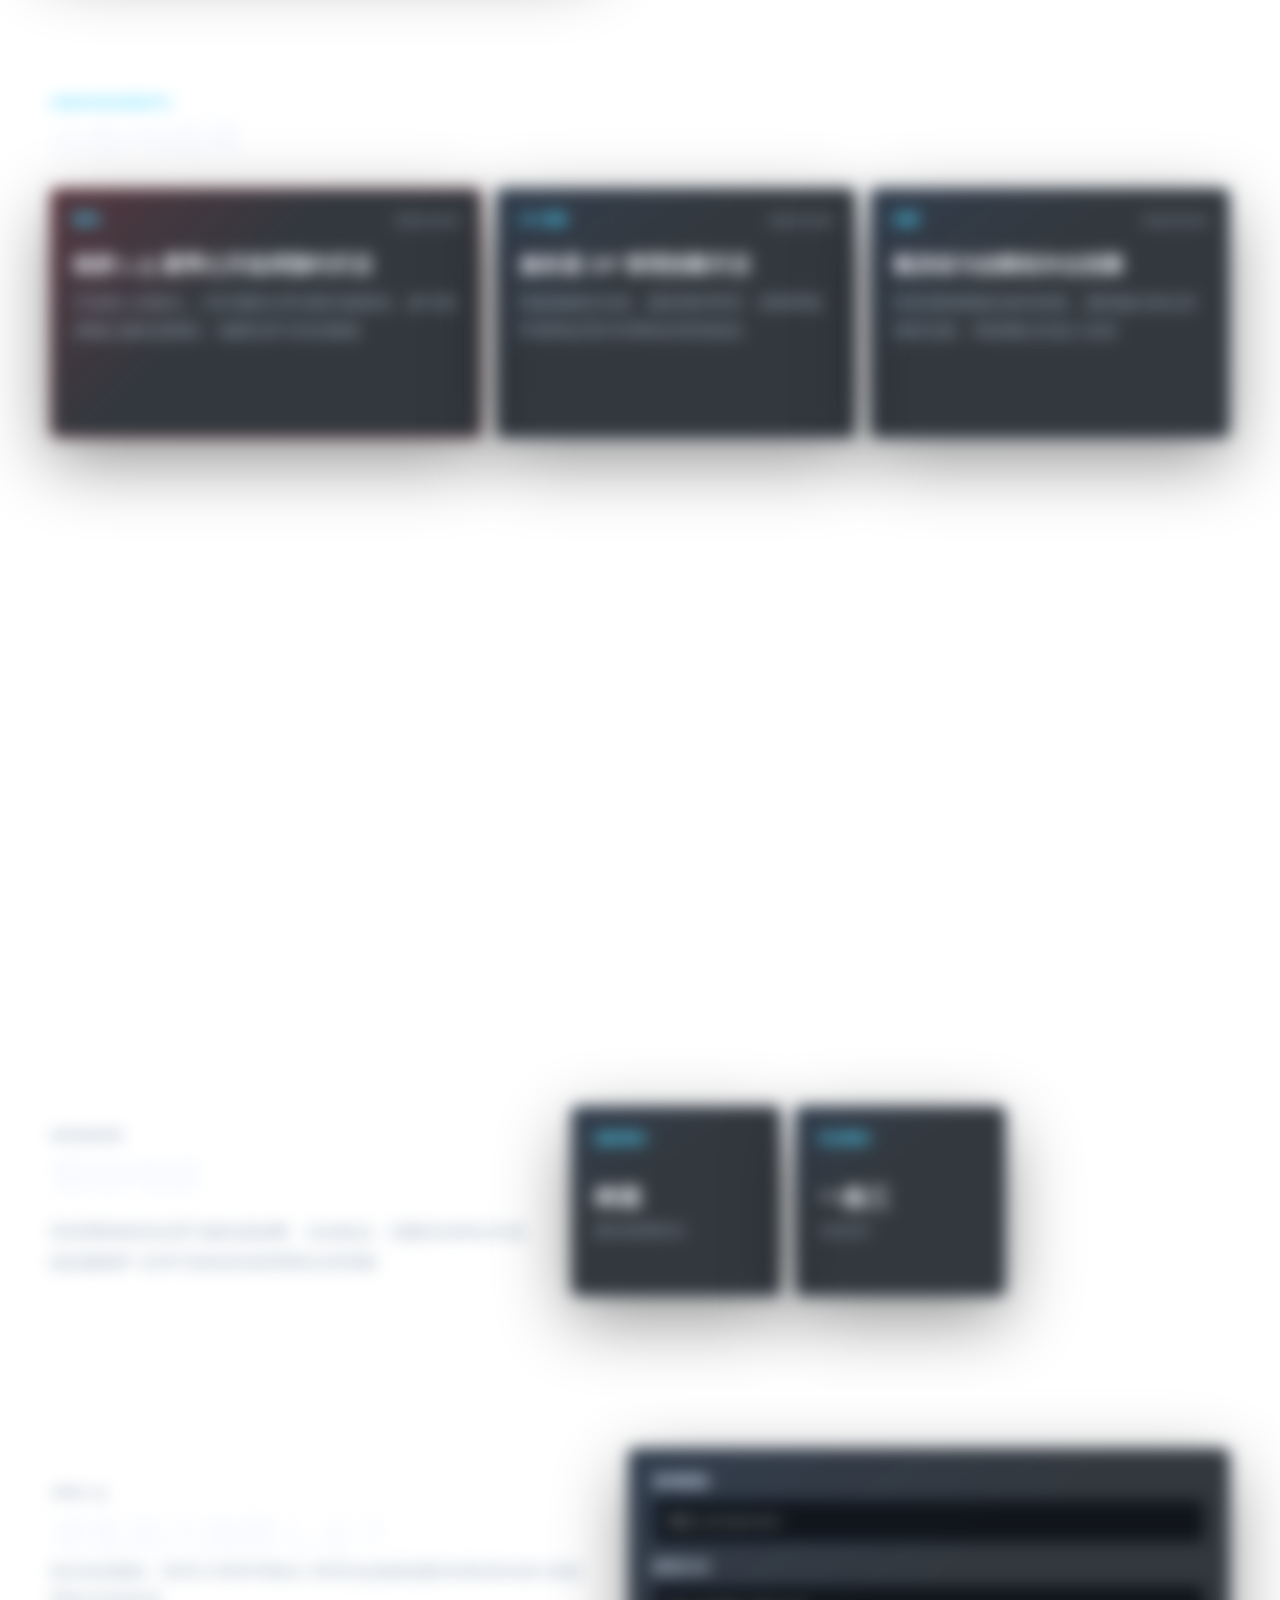
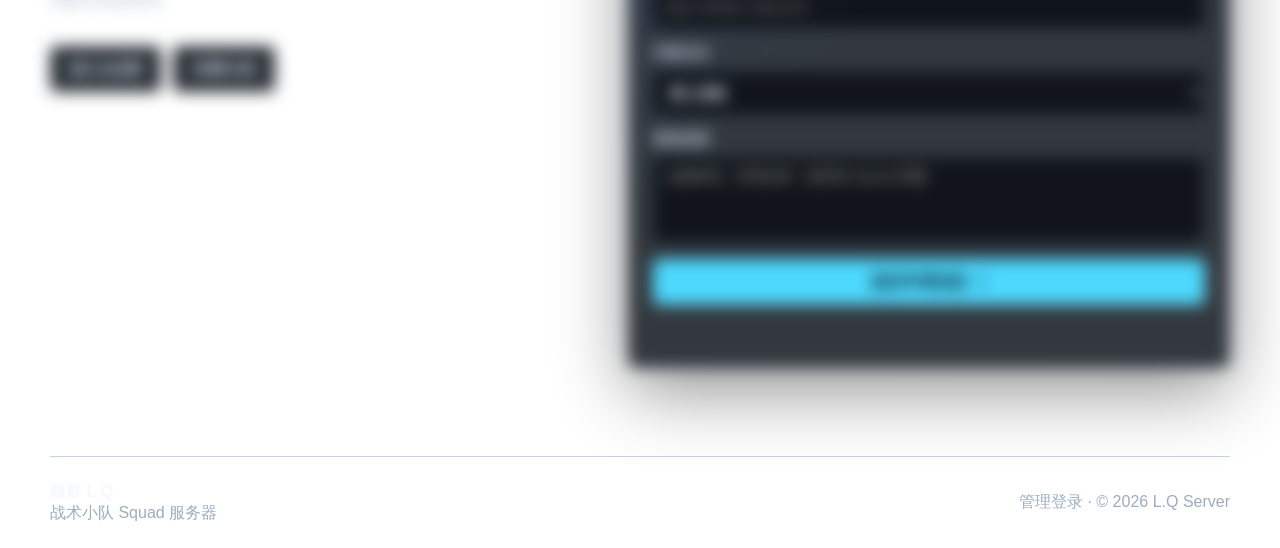
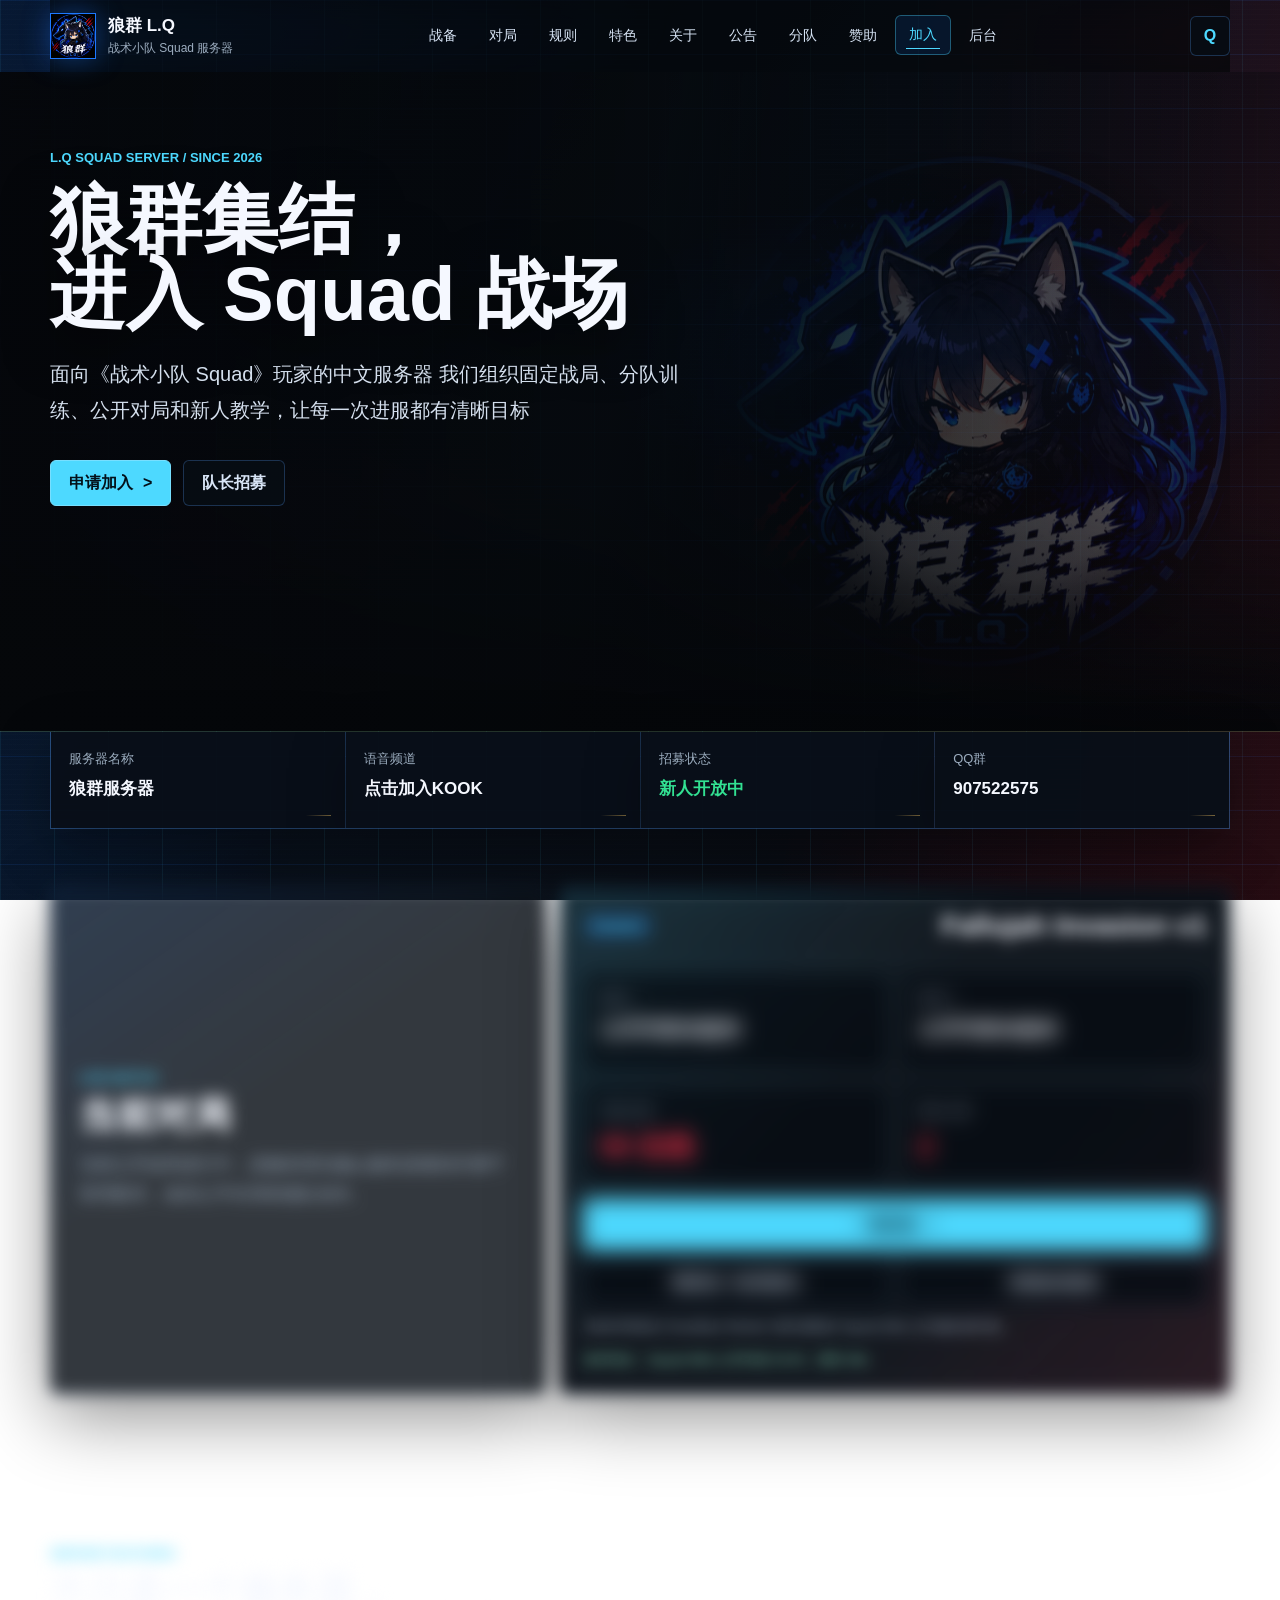
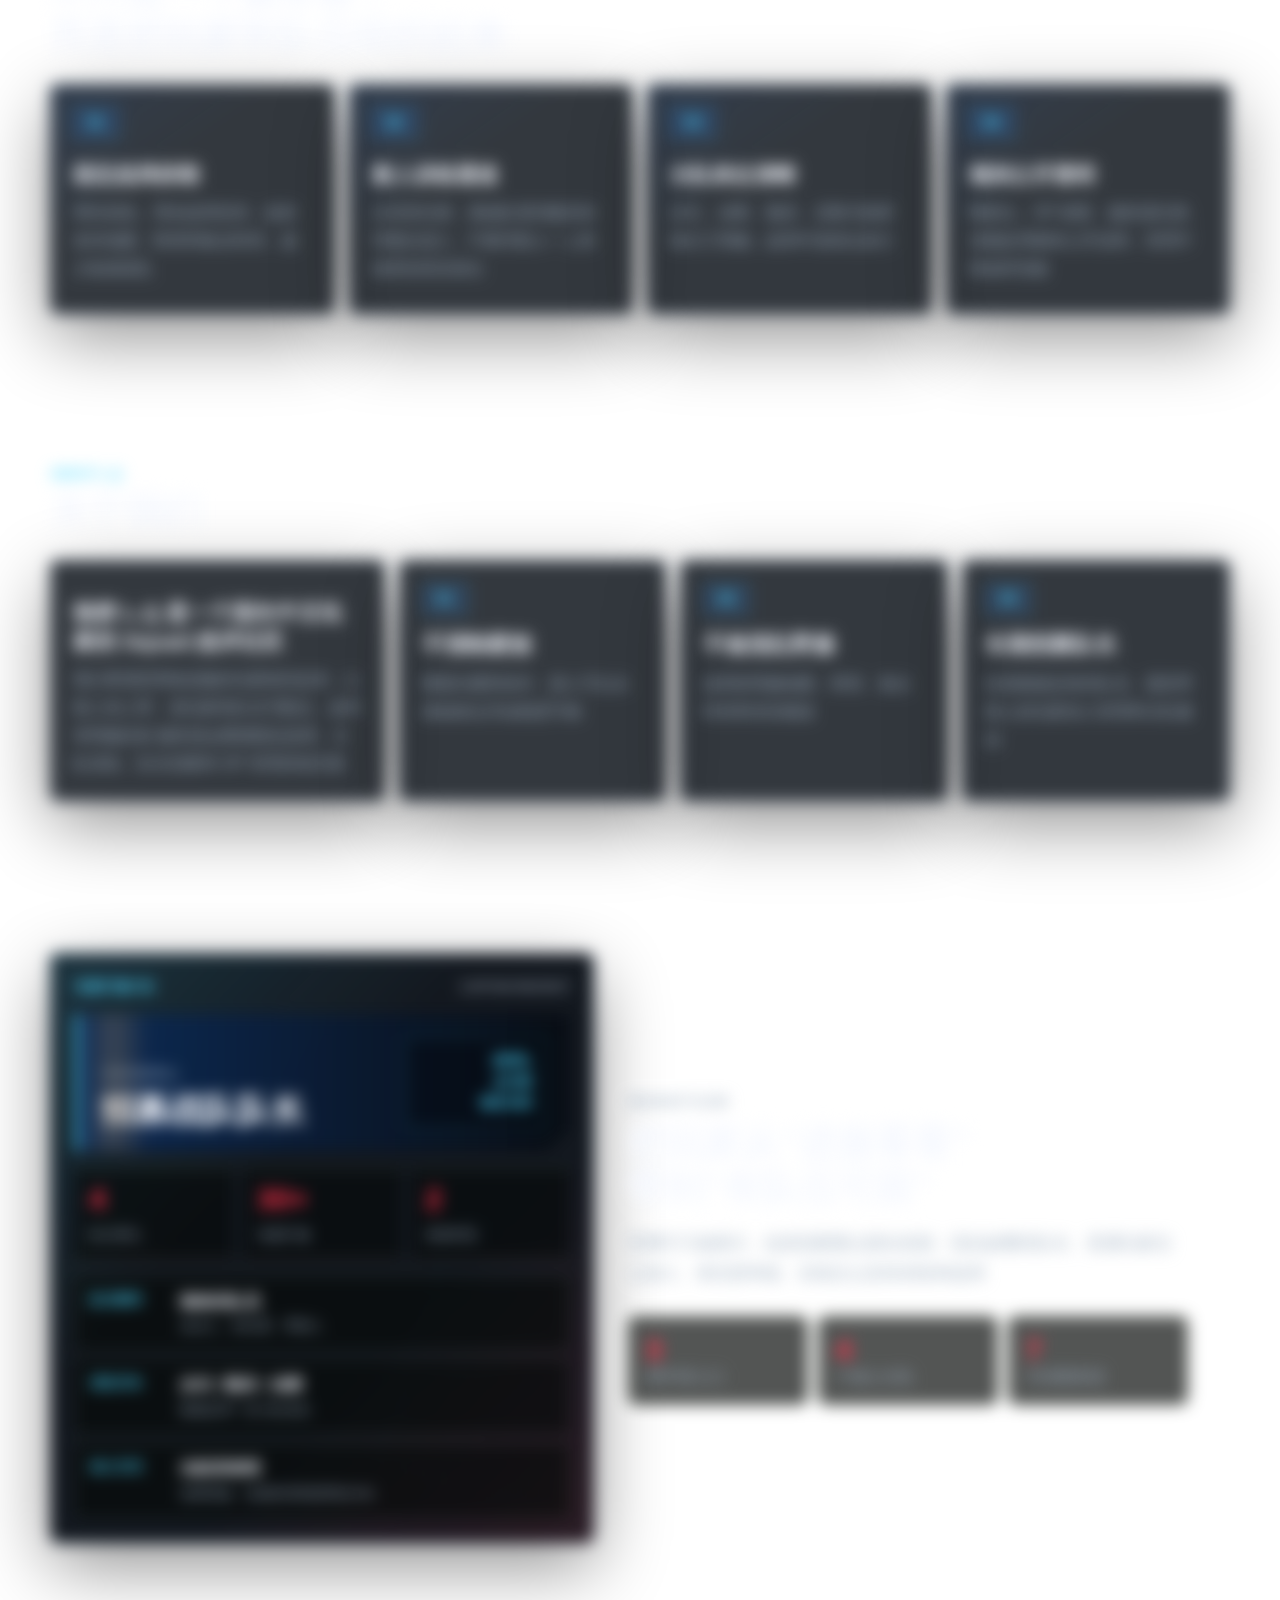
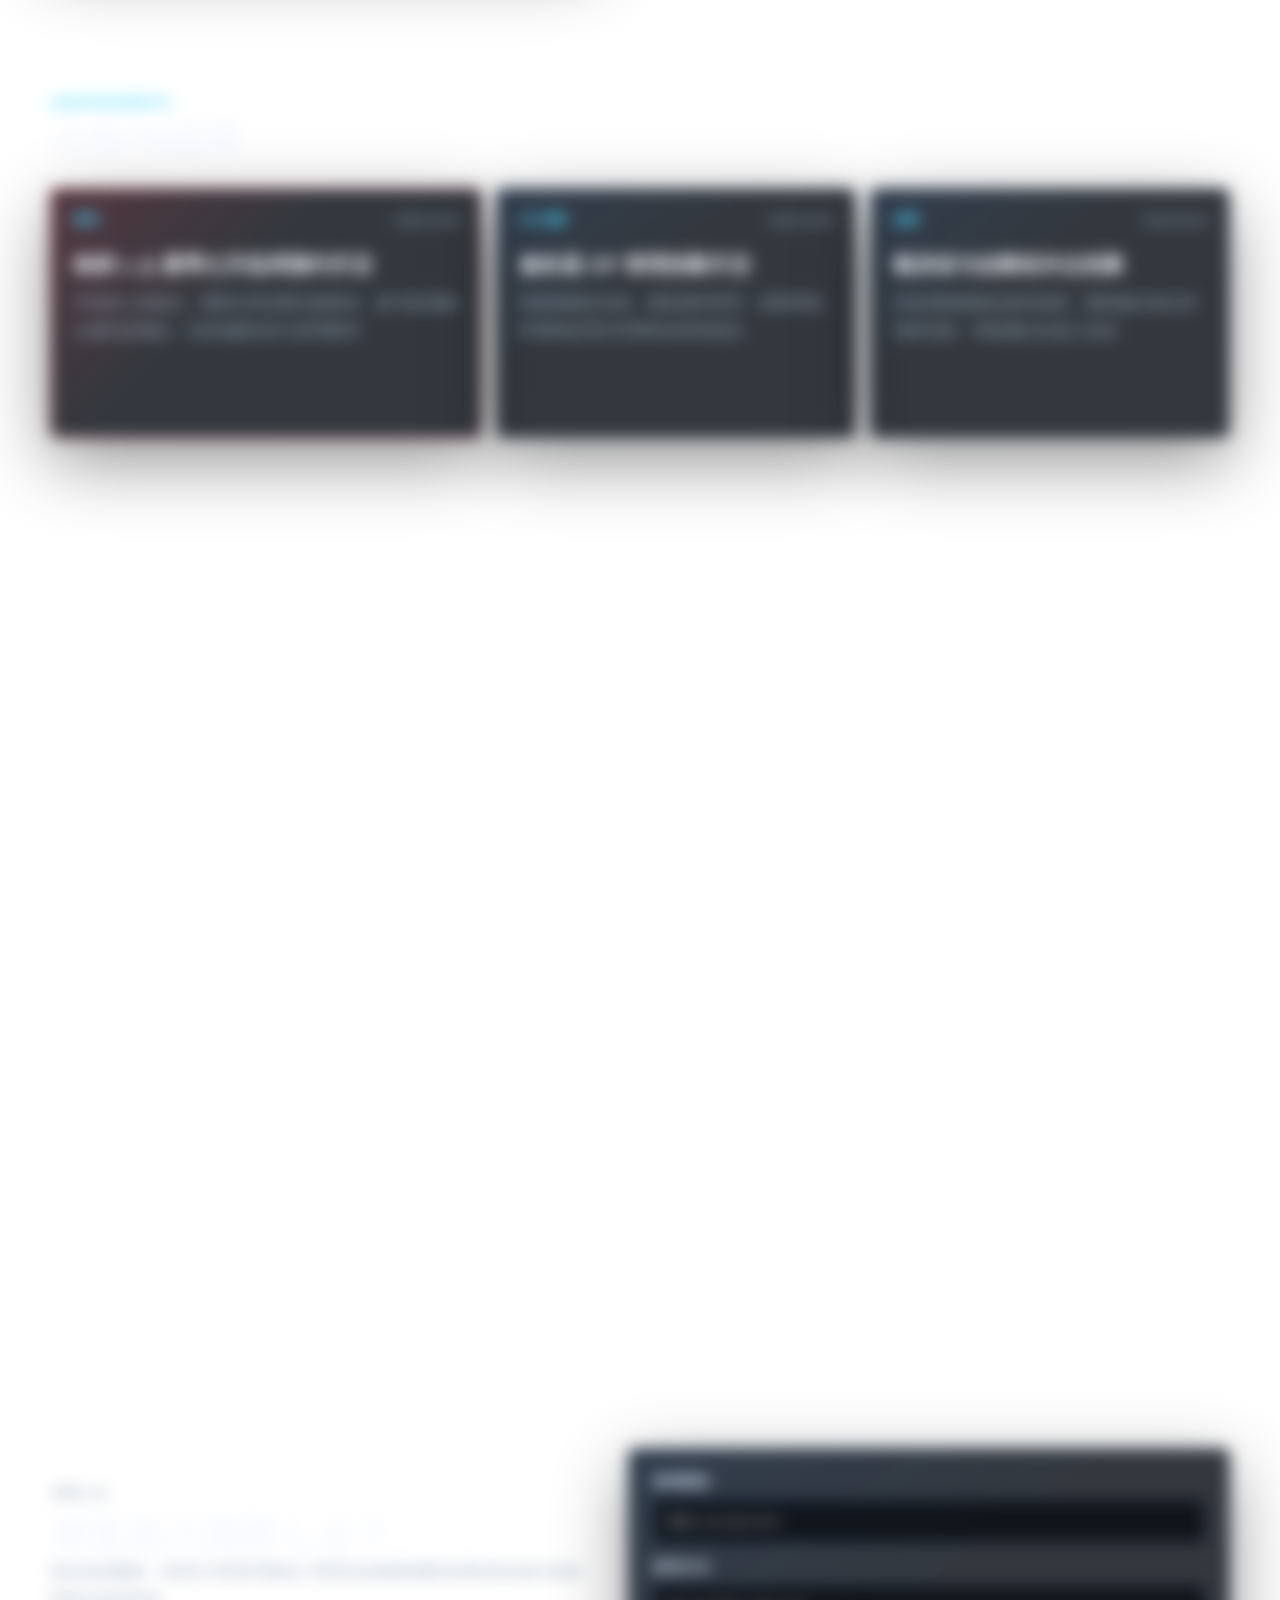
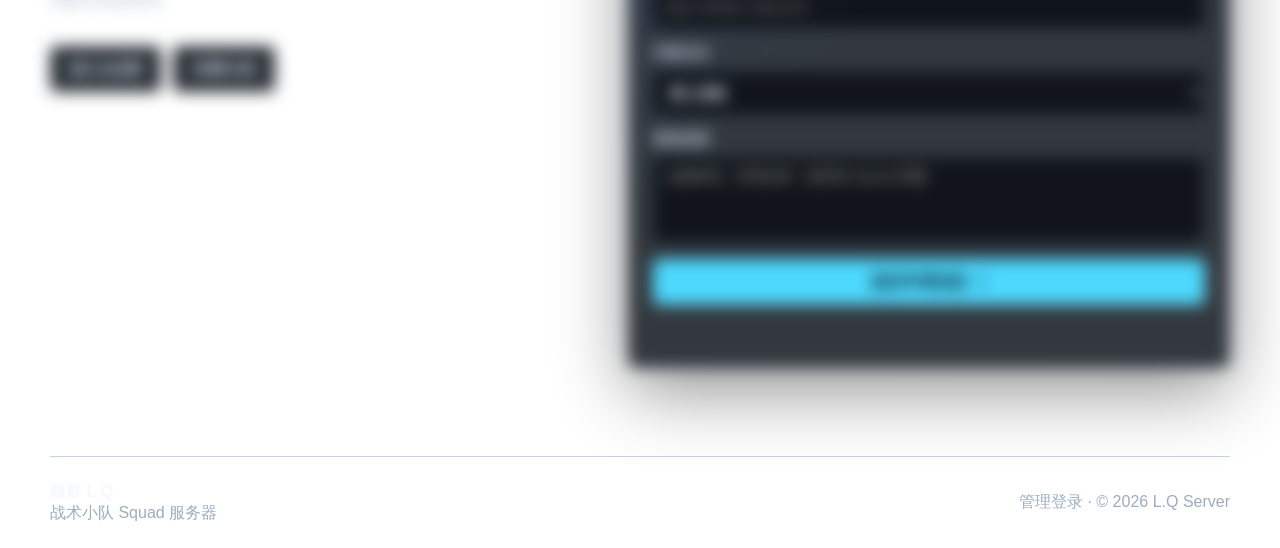
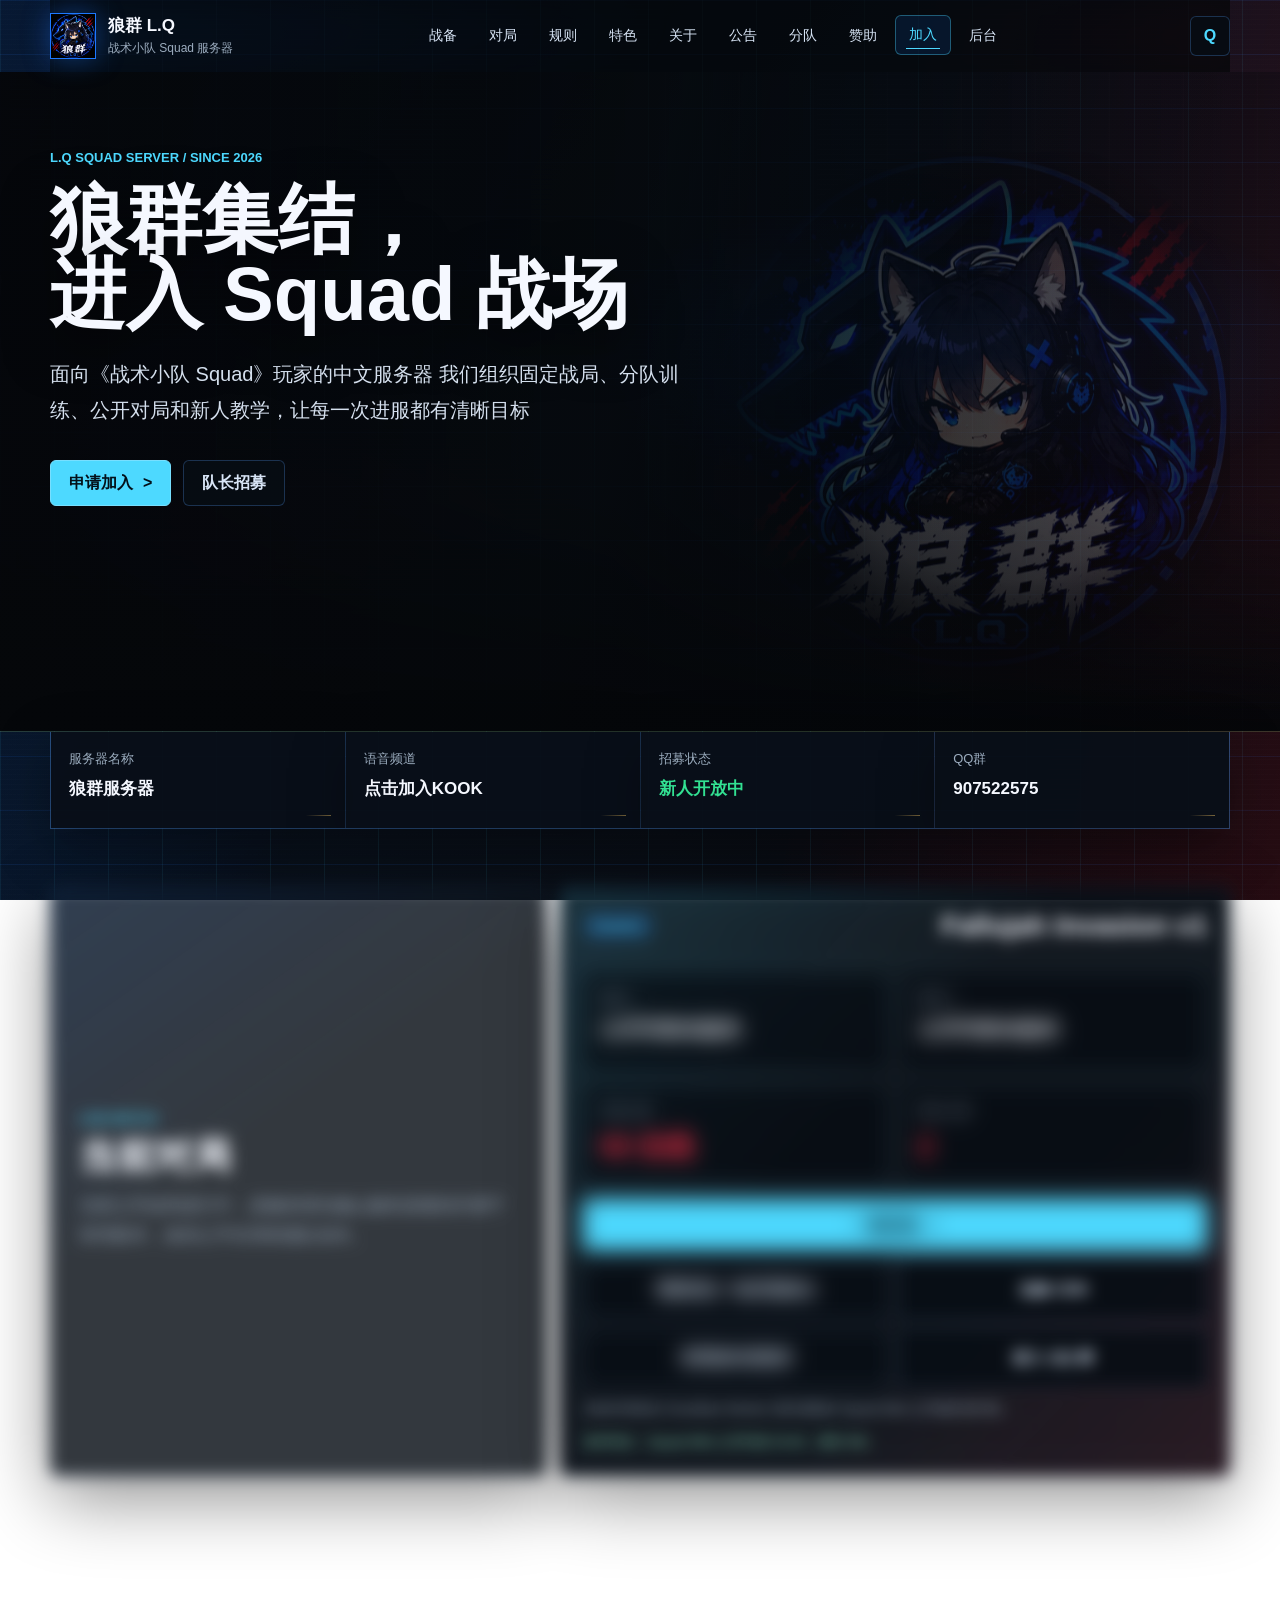
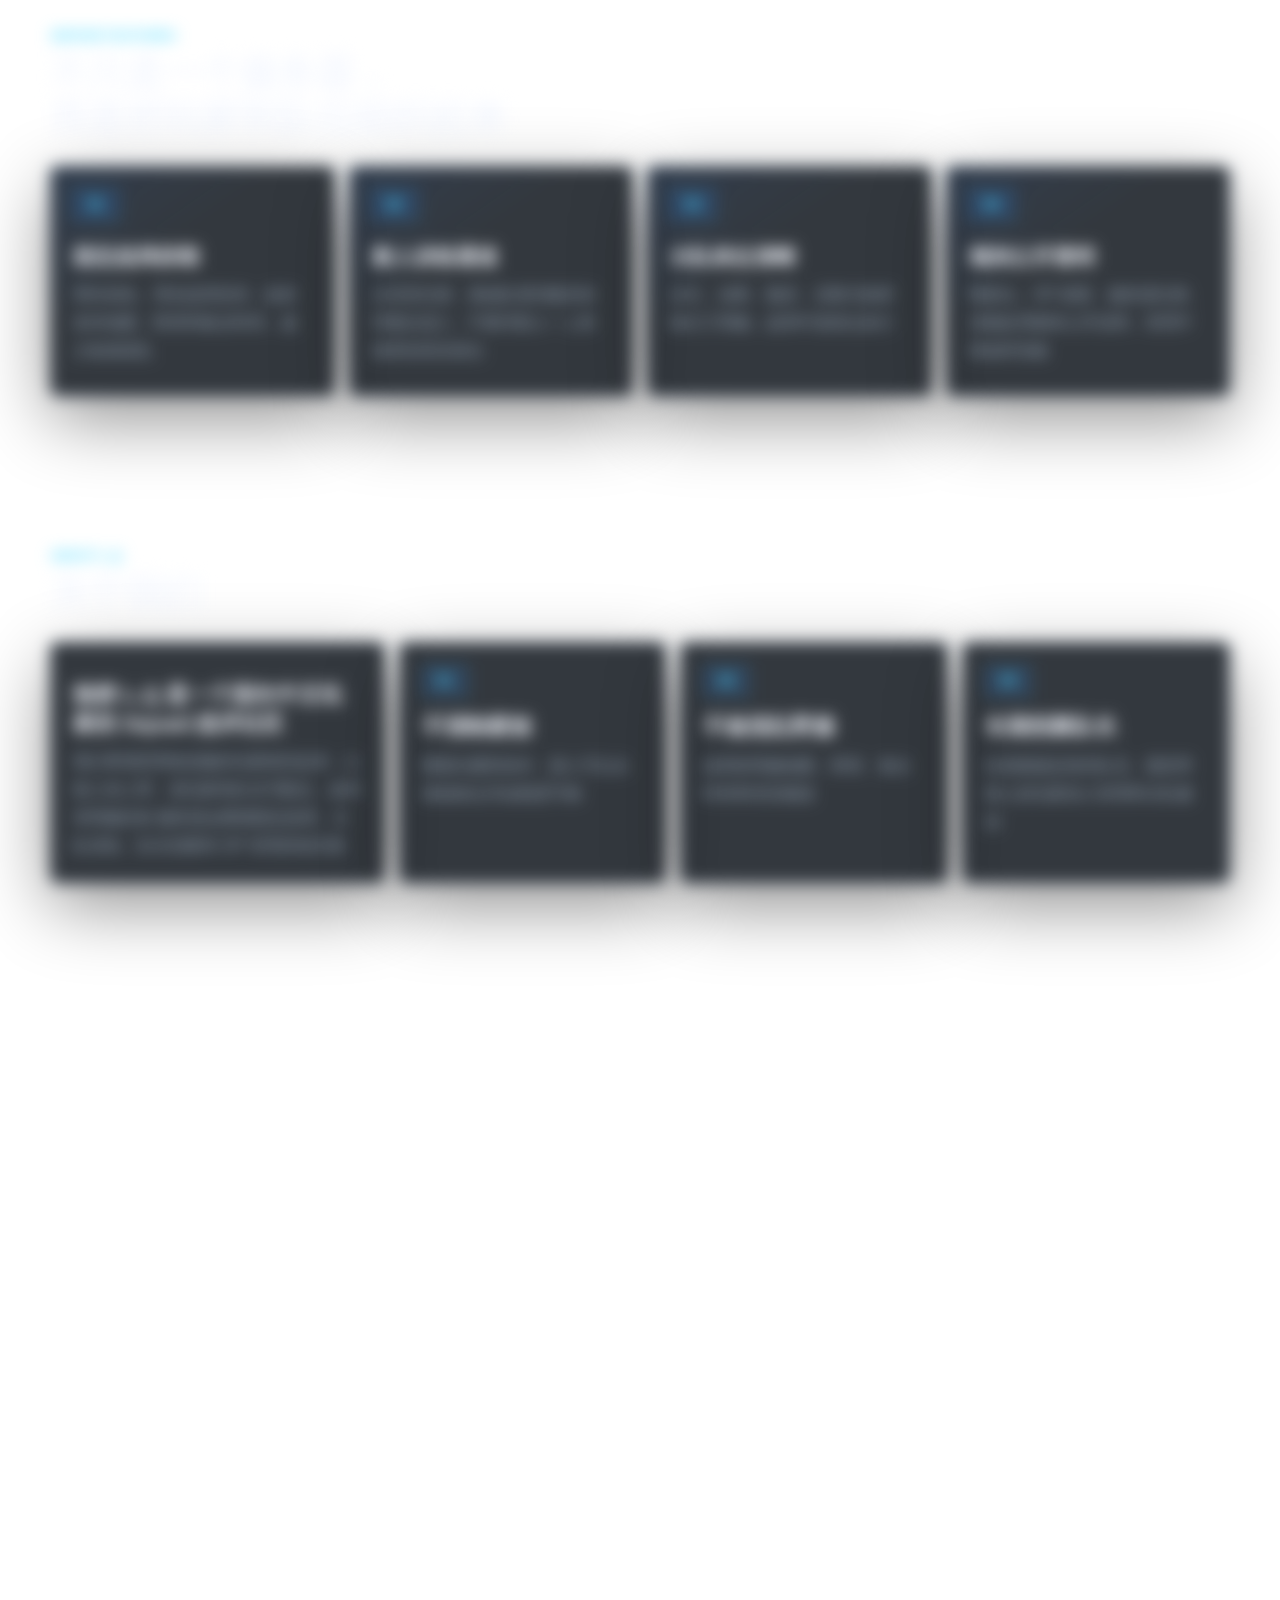
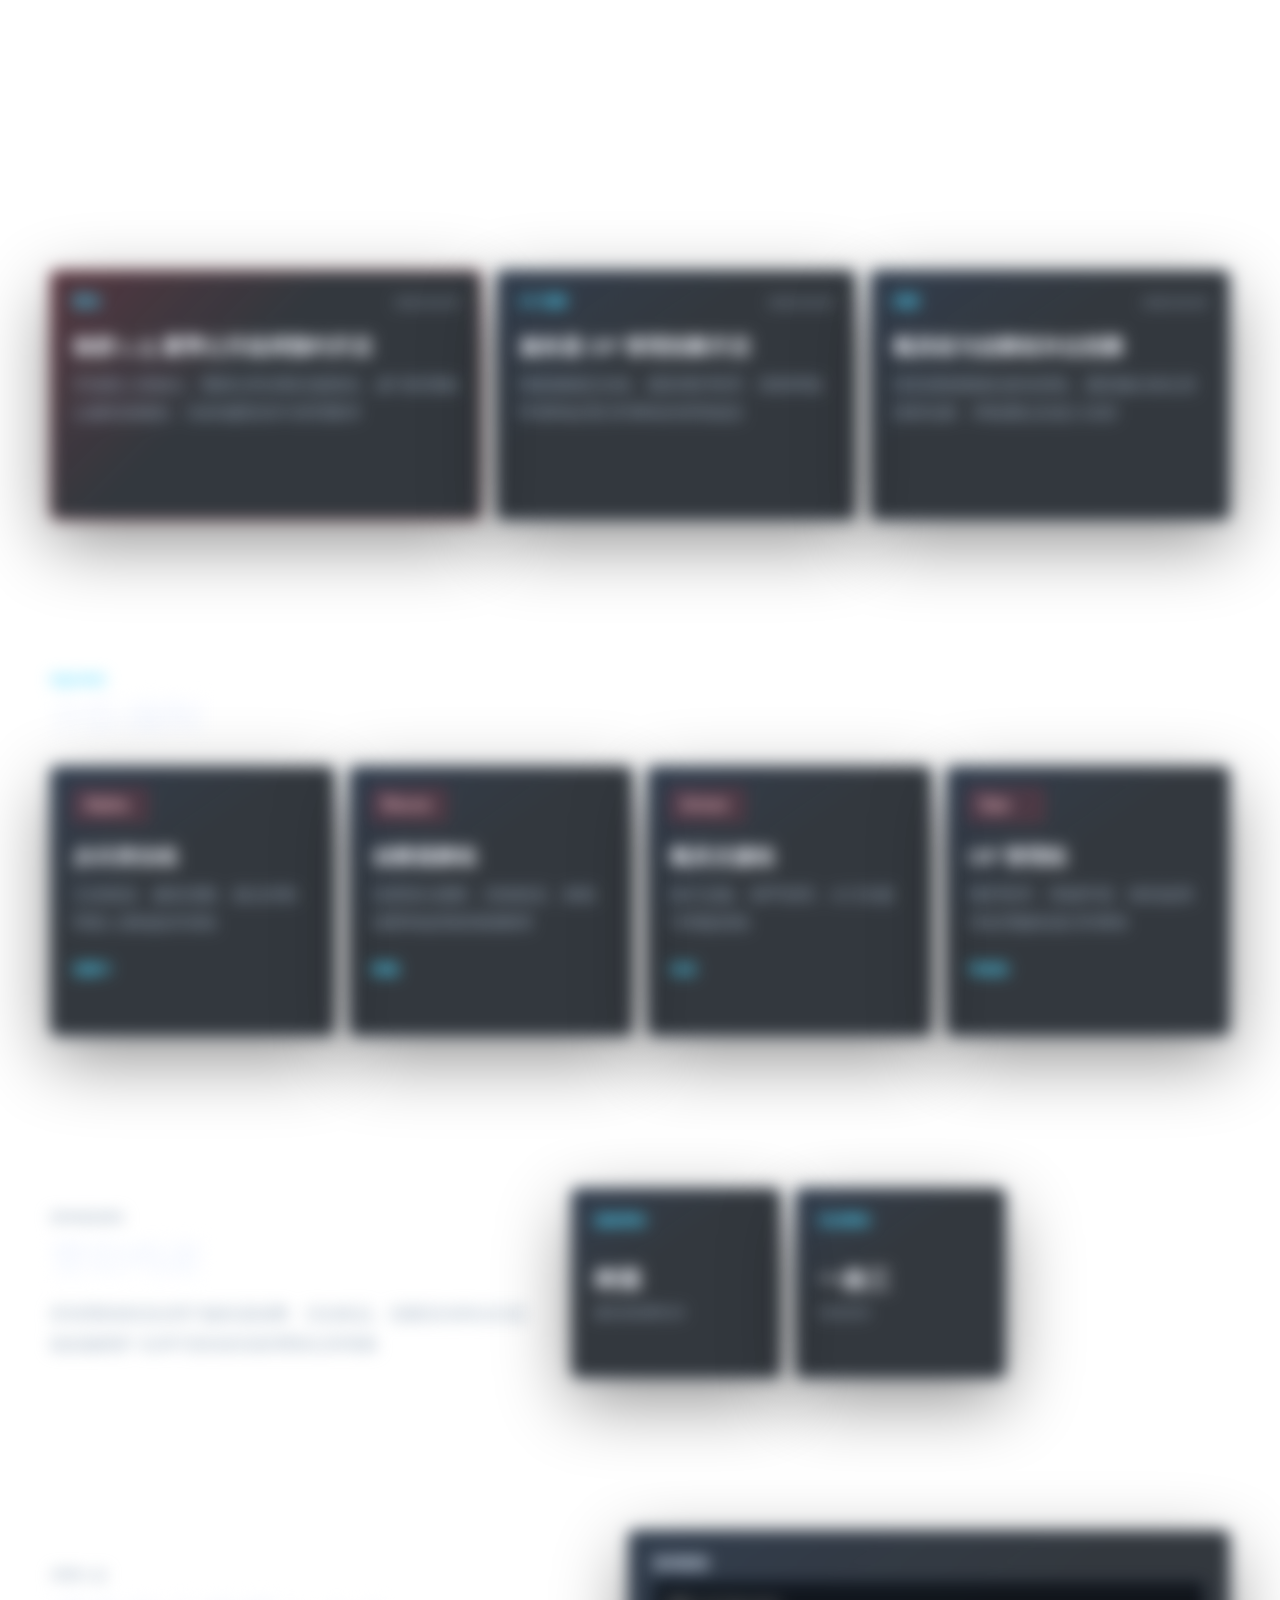
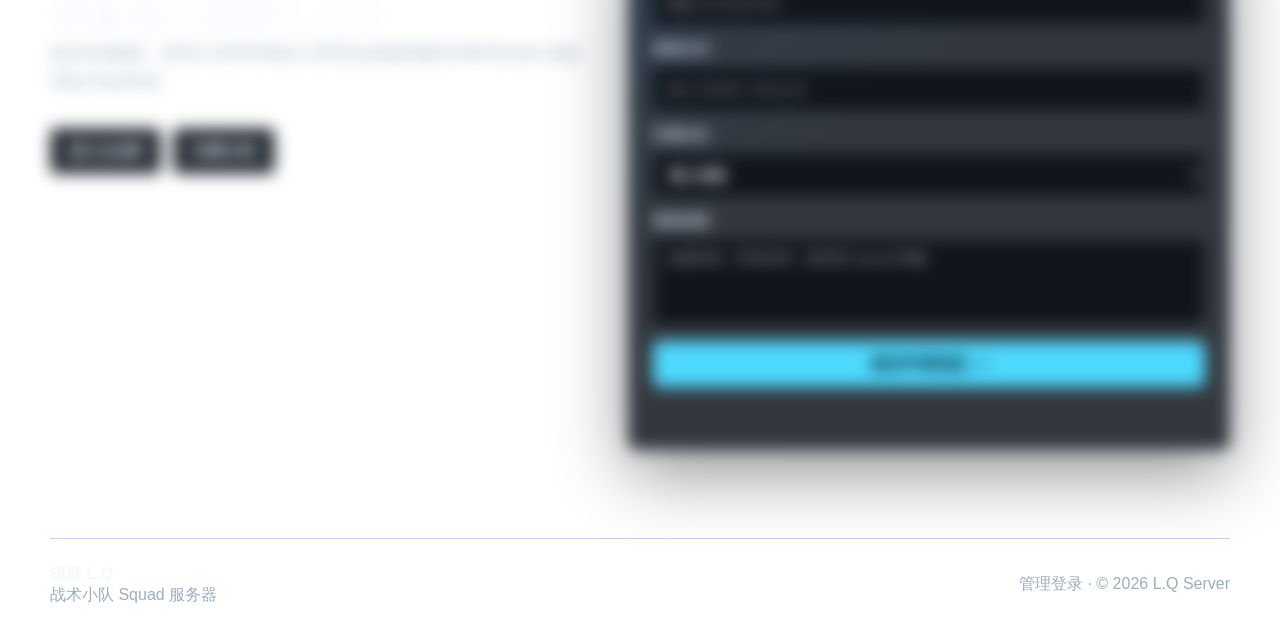
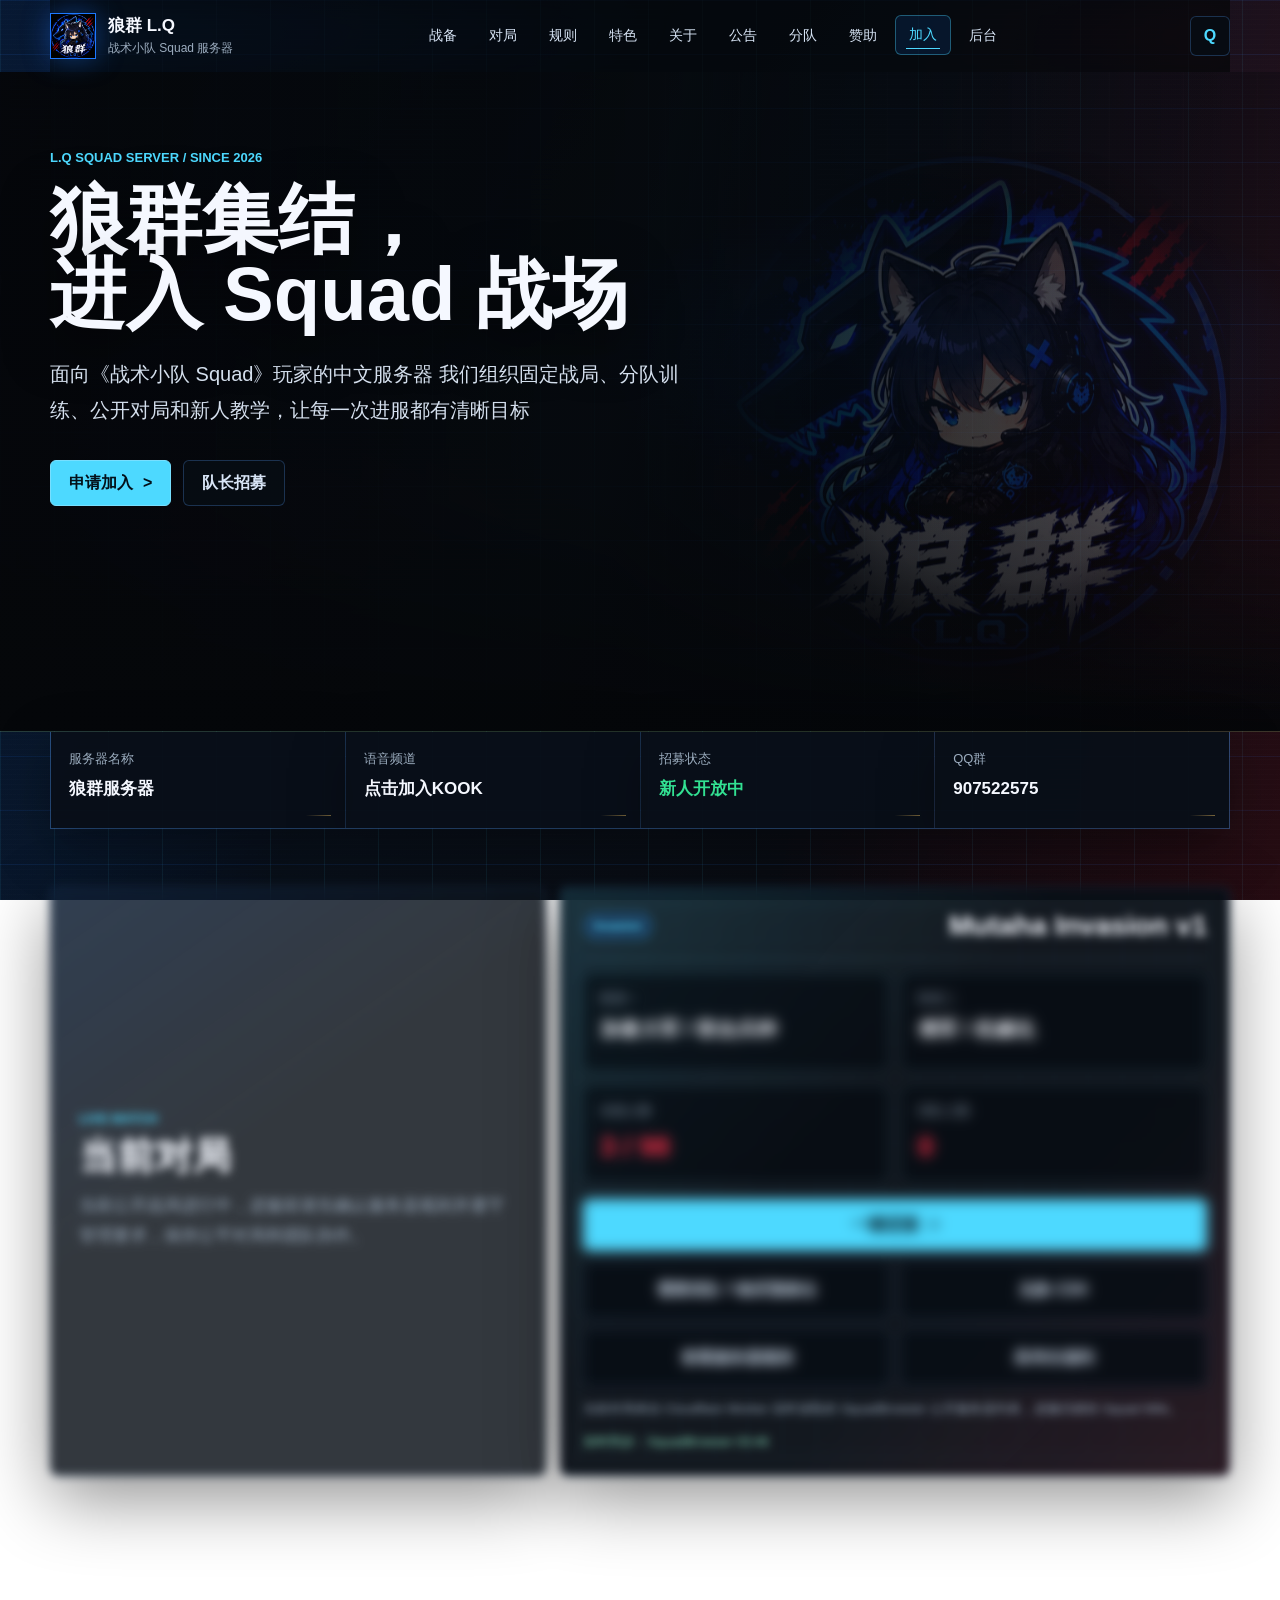
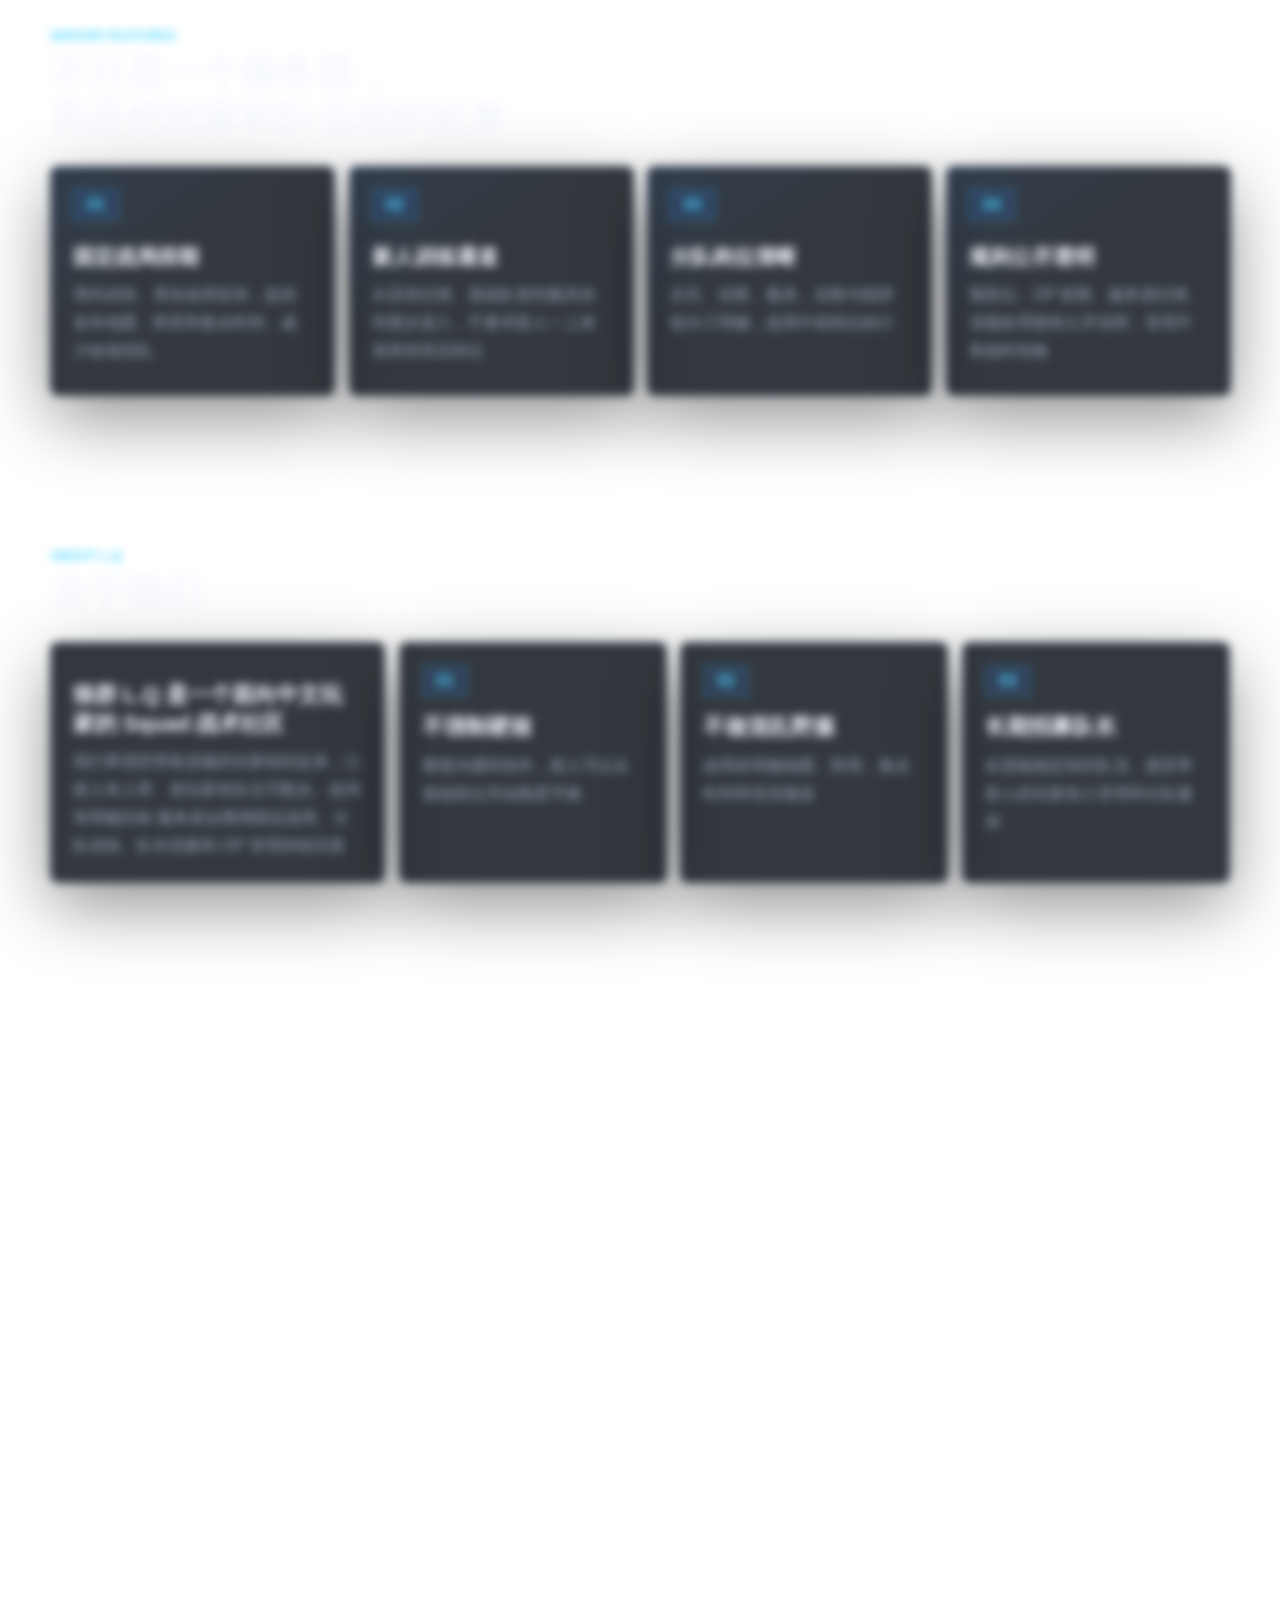
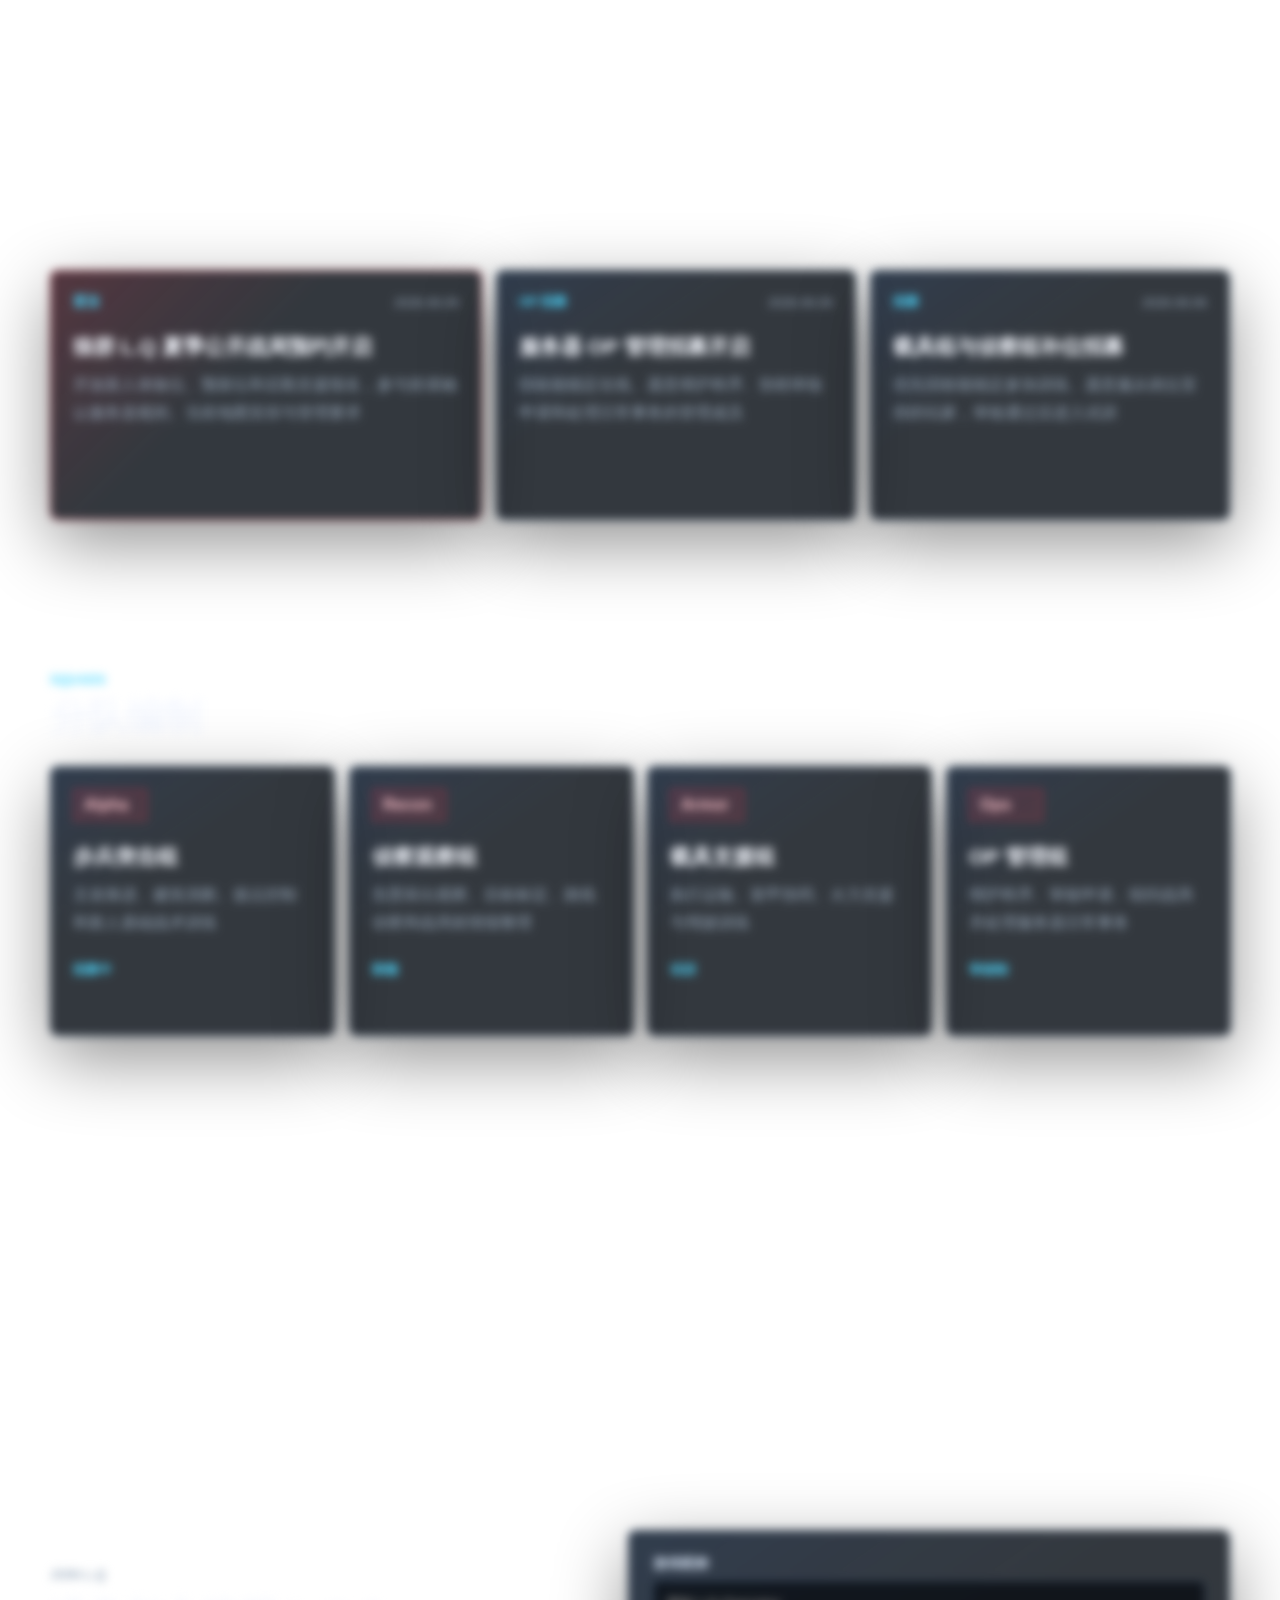
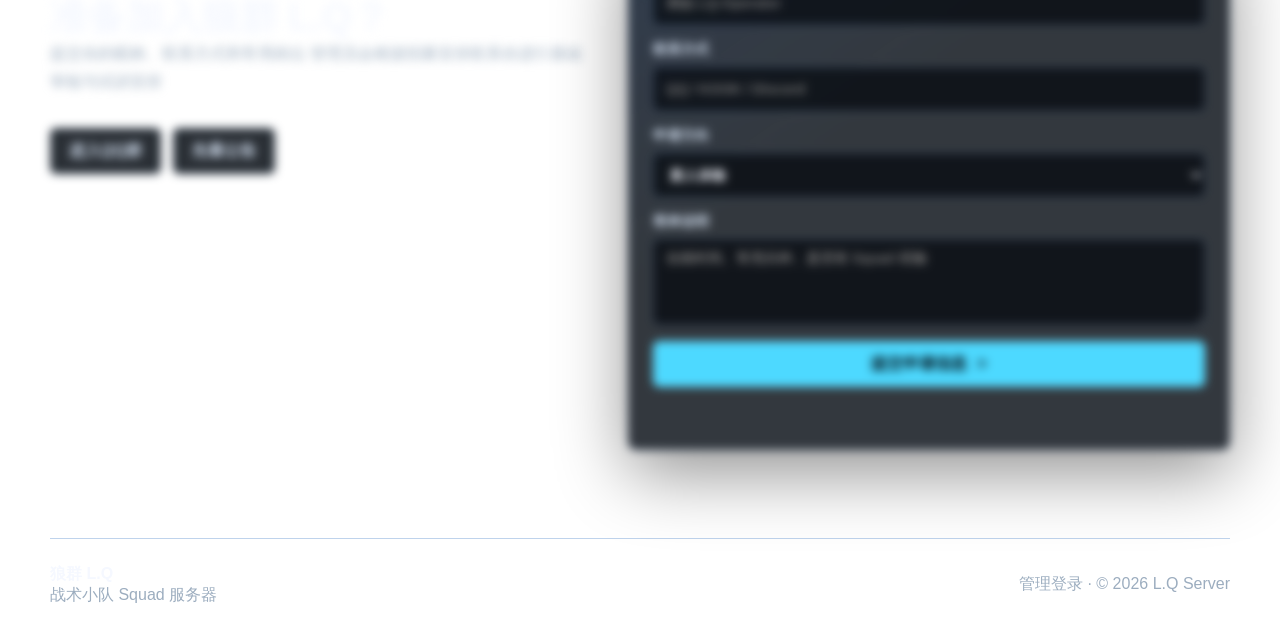
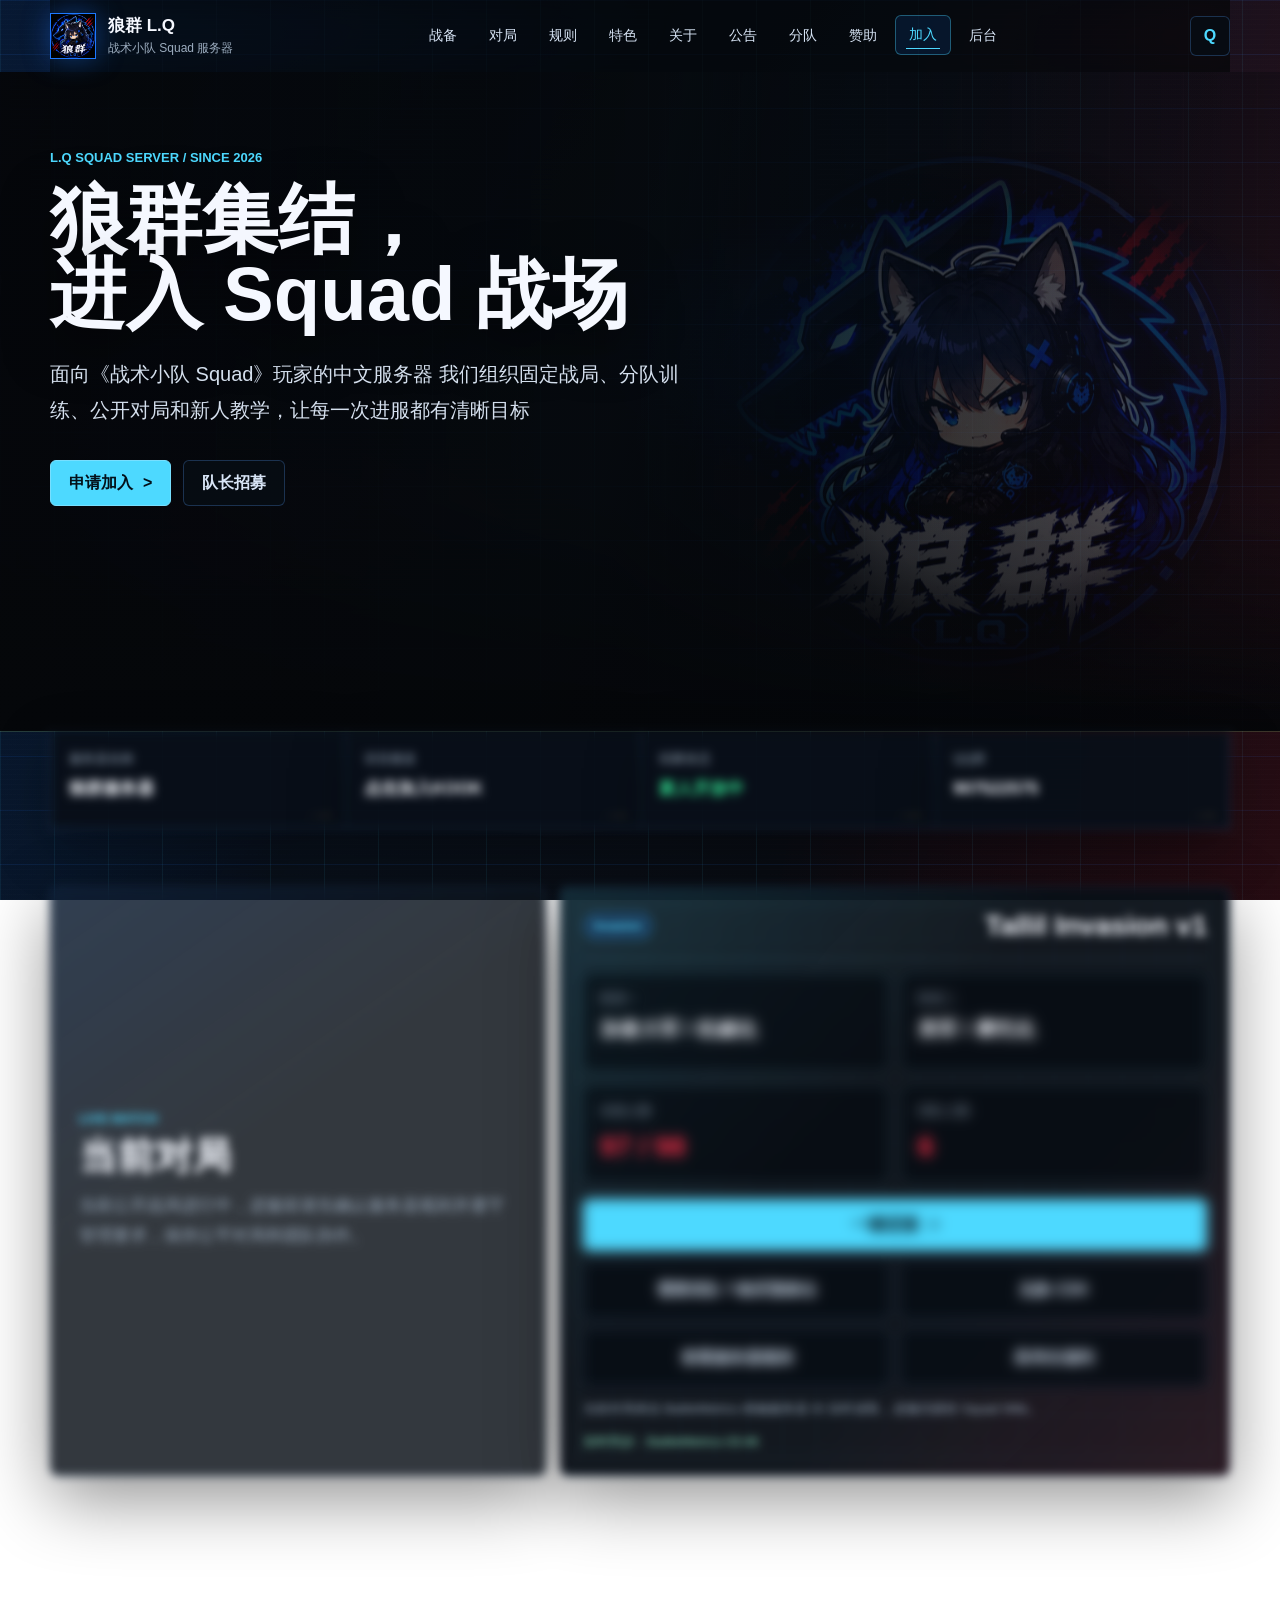
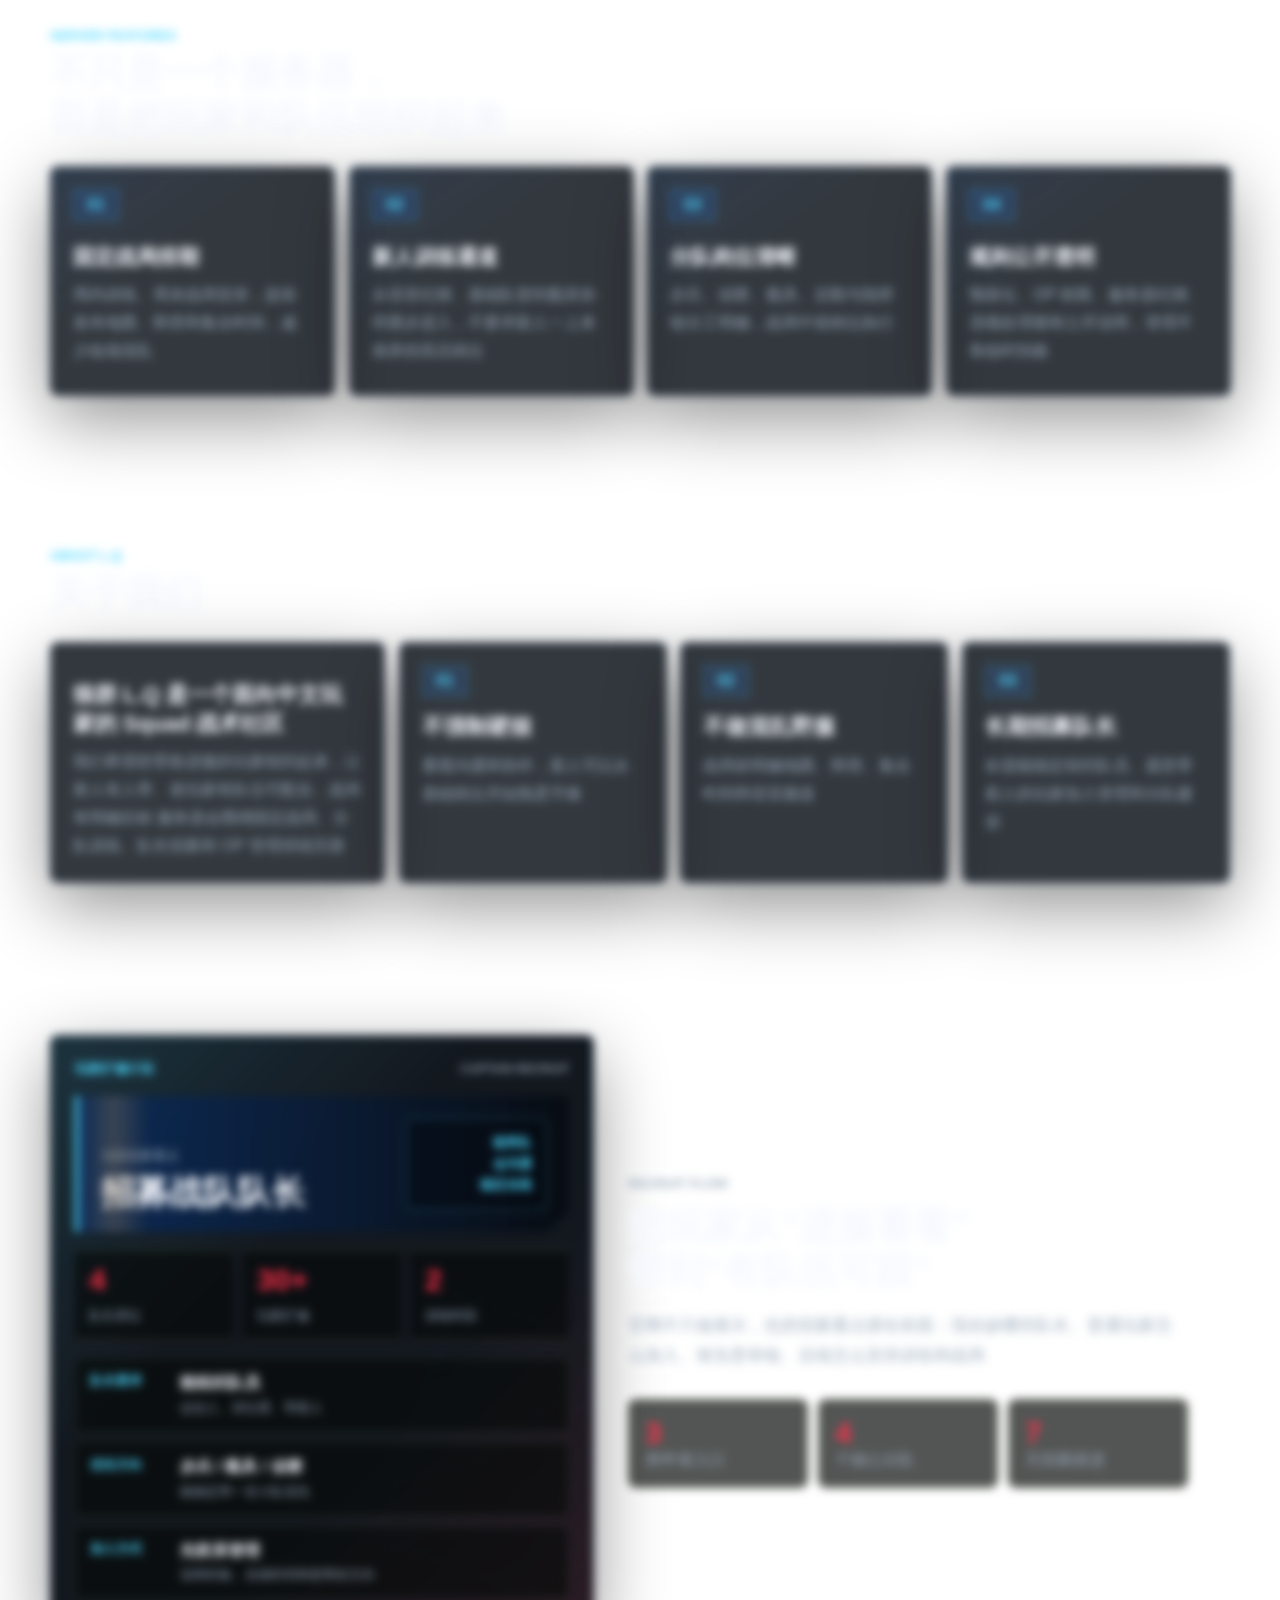
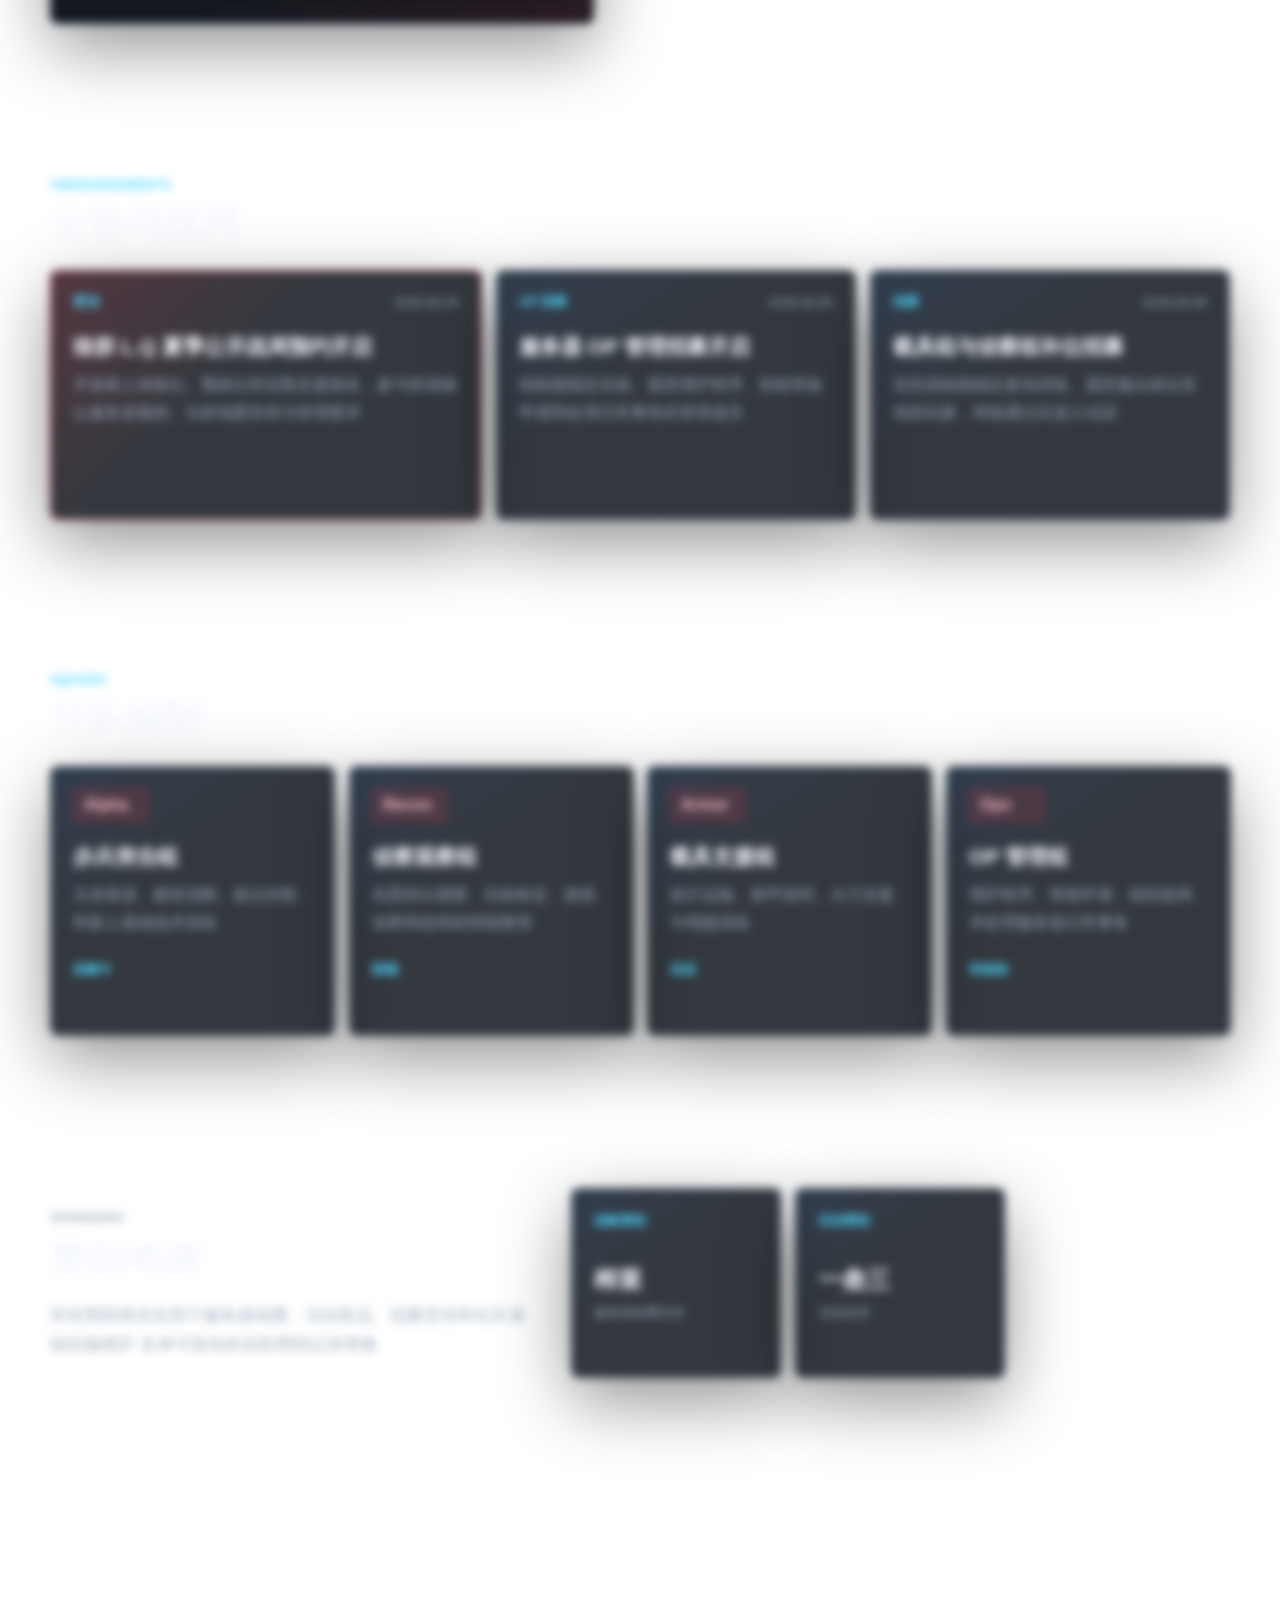
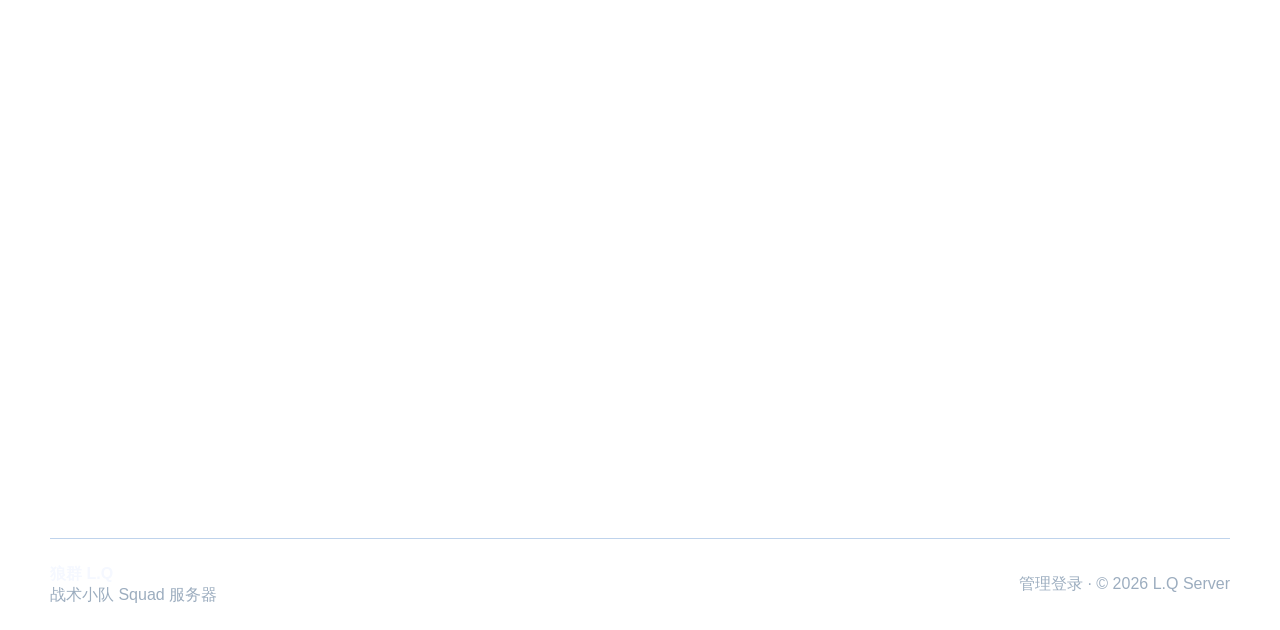
